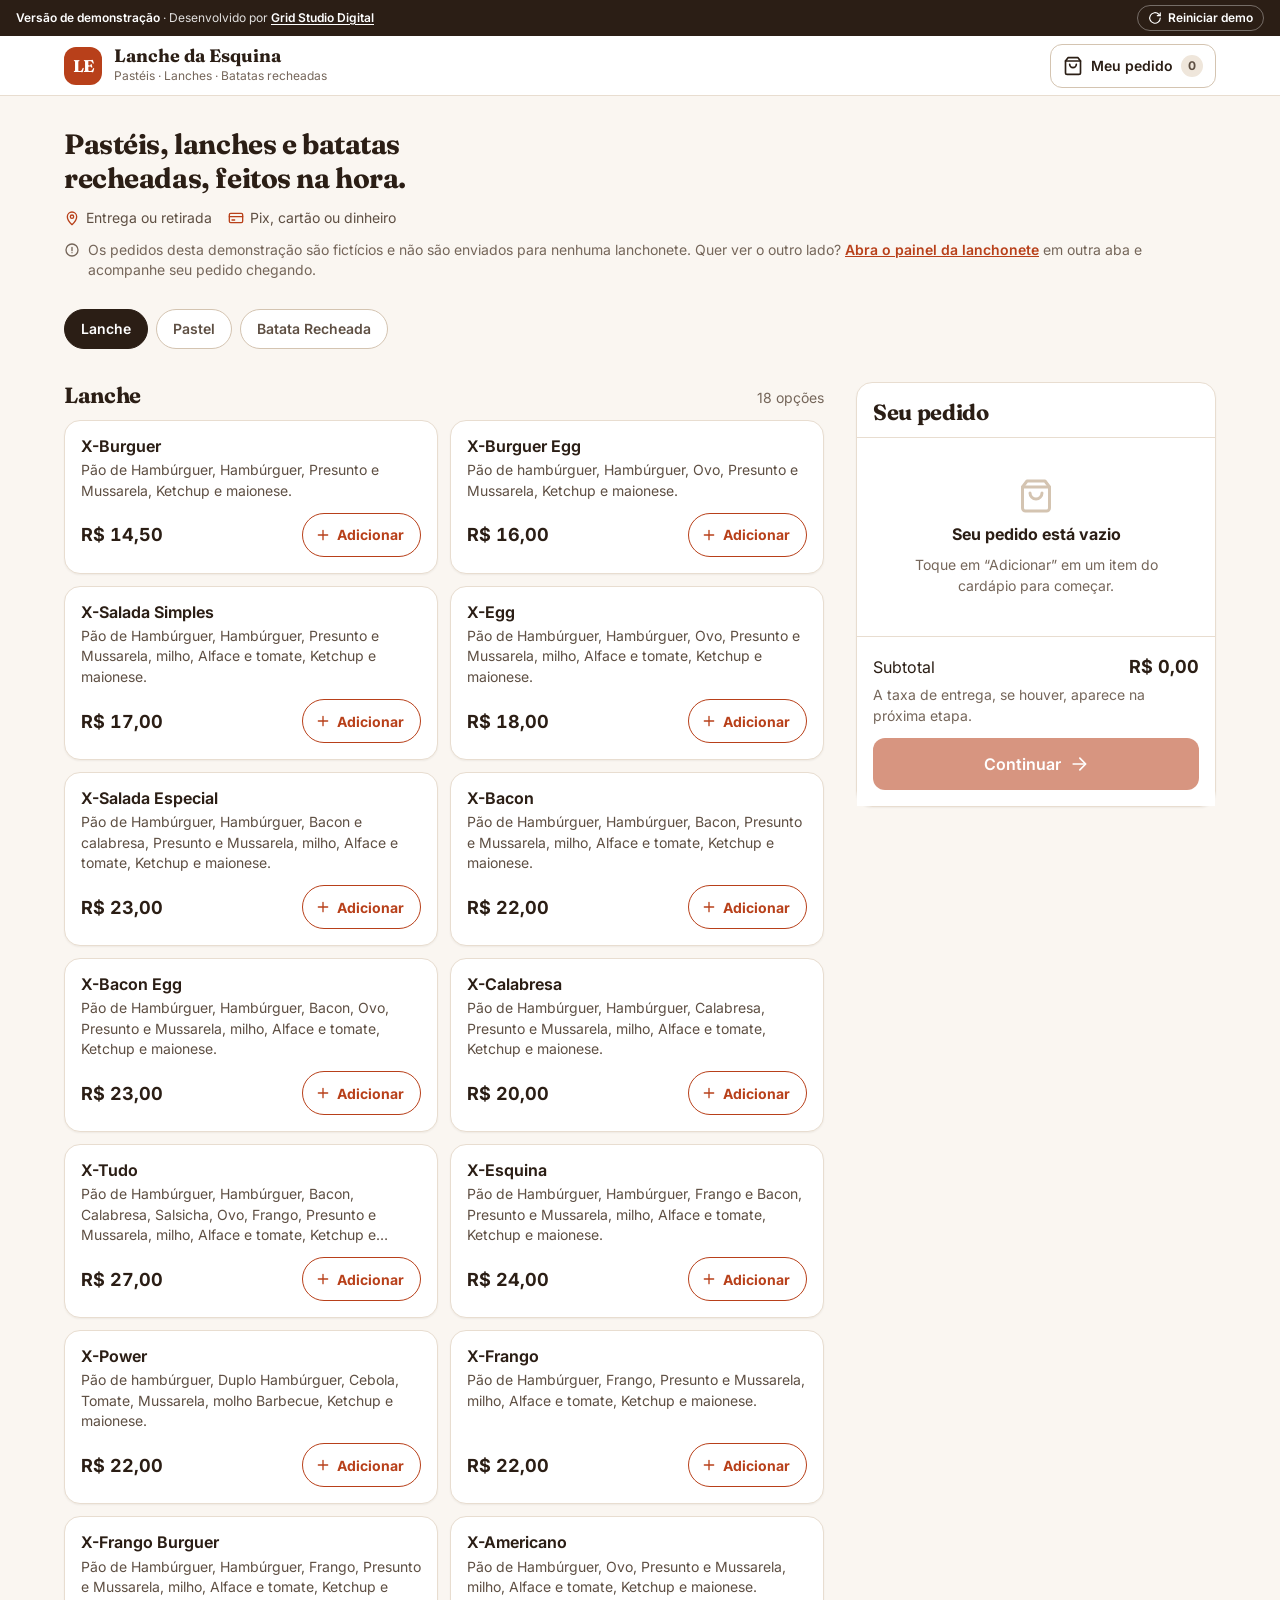
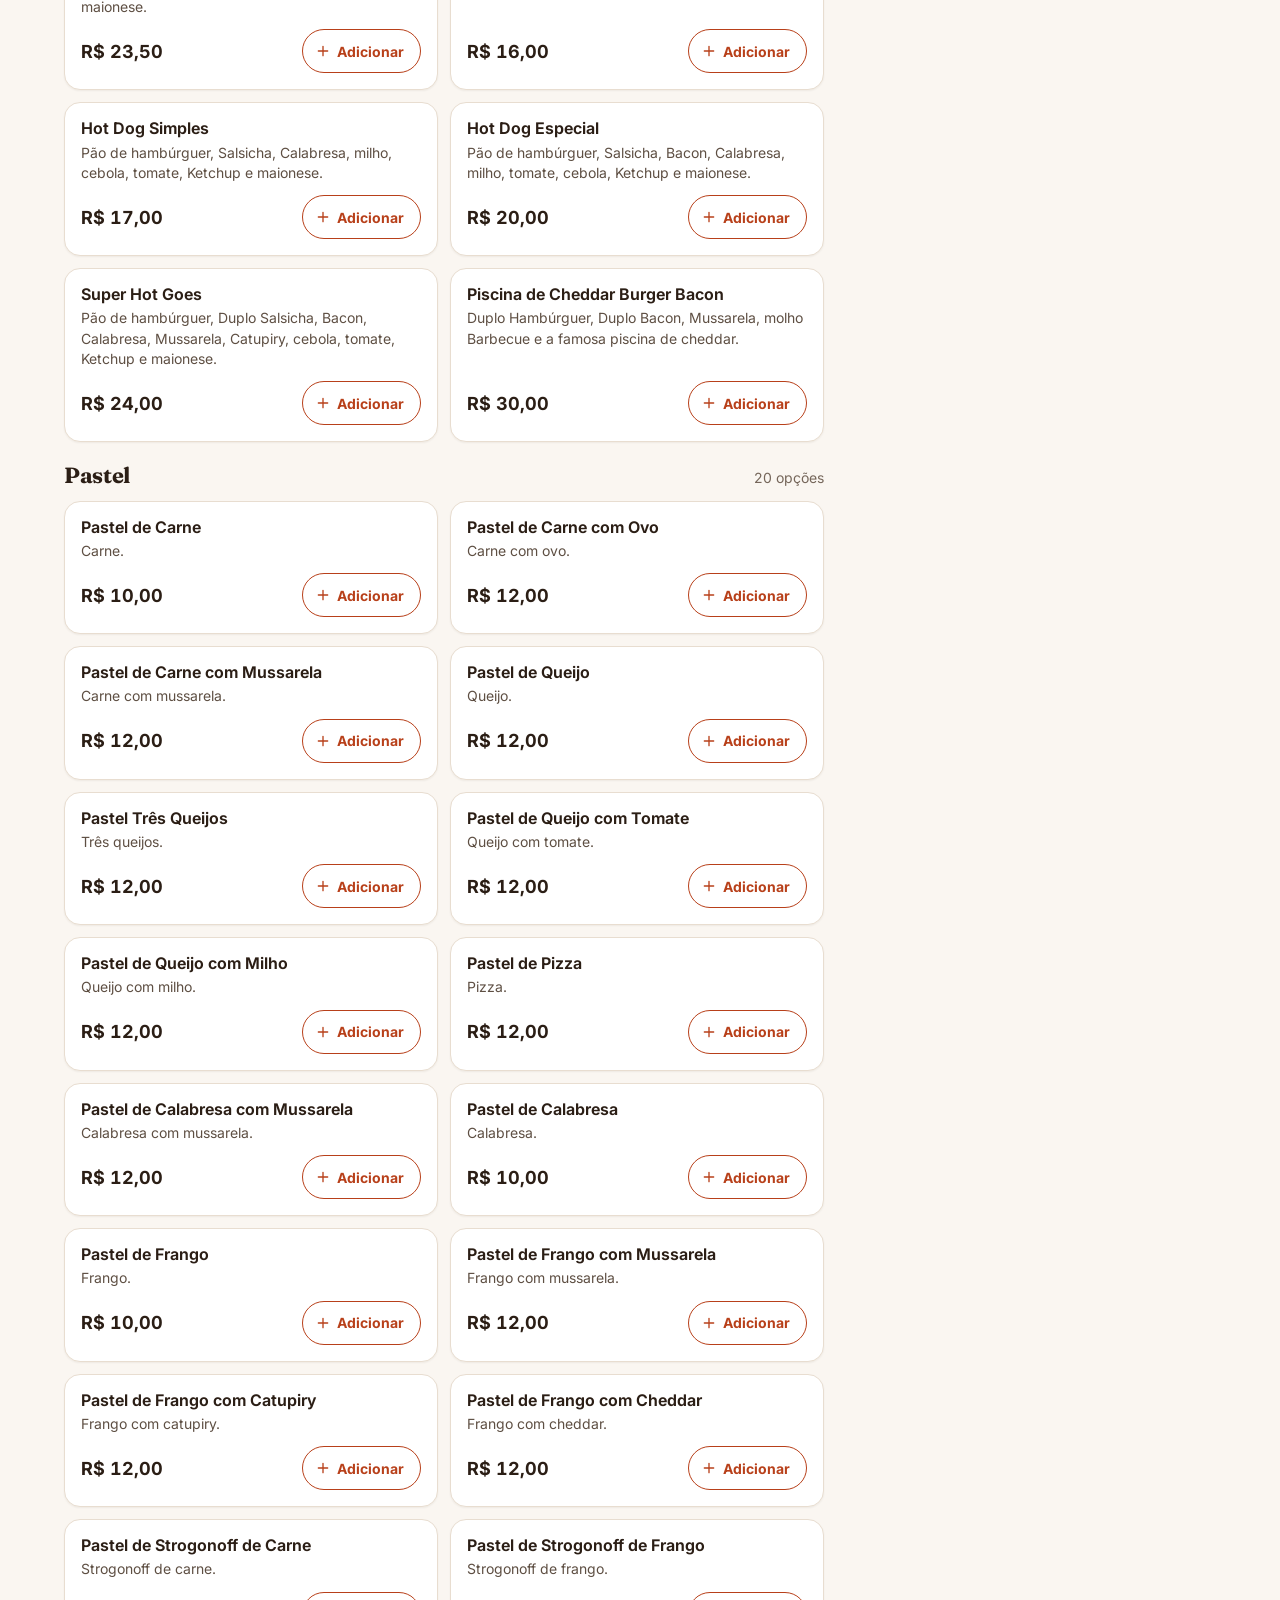
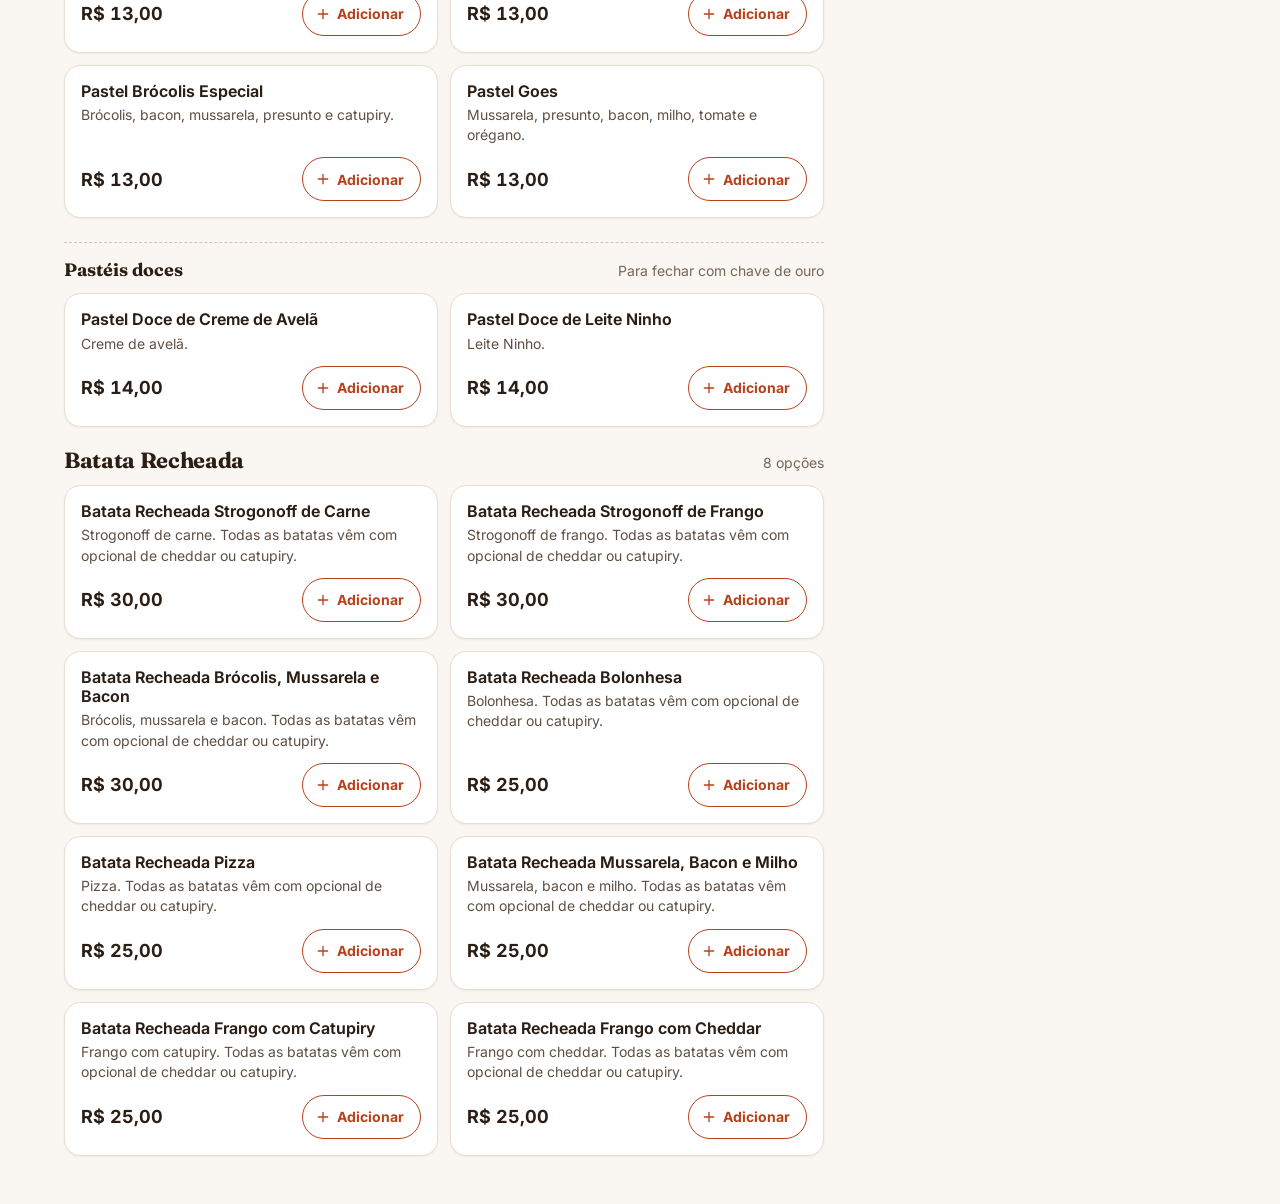
==== index.html @ 13b95a59 "demo do sistema de pedidos" ====
<!doctype html>
<html lang="pt-BR">
<head>
  <meta charset="utf-8">
  <meta name="viewport" content="width=device-width, initial-scale=1, viewport-fit=cover, interactive-widget=resizes-content">
  <meta name="theme-color" content="#ffffff">
  <meta name="robots" content="noindex">
  <meta name="description" content="Demonstração do sistema de pedidos Lanche da Esquina, desenvolvido pela Grid Studio Digital.">
  <title>Cardápio | Lanche da Esquina</title>
  <link rel="preconnect" href="https://fonts.googleapis.com">
  <link rel="preconnect" href="https://fonts.gstatic.com" crossorigin>
  <link href="https://fonts.googleapis.com/css2?family=Fraunces:opsz,wght@9..144,600;9..144,700&family=Inter:wght@400;500;600;700&display=swap" rel="stylesheet">
  <link rel="icon" href="/favicon.svg" type="image/svg+xml">
  <link rel="stylesheet" href="/css/style.css">
  <link rel="stylesheet" href="/css/demo.css">
</head>
<body class="customer-page">
<svg xmlns="http://www.w3.org/2000/svg" class="icon-sprite" aria-hidden="true" focusable="false">
  <defs>
    <symbol id="i-bag" viewBox="0 0 24 24"><path d="M6 2 3 6v14a2 2 0 0 0 2 2h14a2 2 0 0 0 2-2V6l-3-4Z"/><path d="M3 6h18"/><path d="M16 10a4 4 0 0 1-8 0"/></symbol>
    <symbol id="i-plus" viewBox="0 0 24 24"><path d="M12 5v14M5 12h14"/></symbol>
    <symbol id="i-minus" viewBox="0 0 24 24"><path d="M5 12h14"/></symbol>
    <symbol id="i-trash" viewBox="0 0 24 24"><path d="M3 6h18"/><path d="m19 6-1 14a2 2 0 0 1-2 2H8a2 2 0 0 1-2-2L5 6"/><path d="M8 6V4a2 2 0 0 1 2-2h4a2 2 0 0 1 2 2v2"/></symbol>
    <symbol id="i-x" viewBox="0 0 24 24"><path d="M18 6 6 18M6 6l12 12"/></symbol>
    <symbol id="i-arrow-right" viewBox="0 0 24 24"><path d="M5 12h14"/><path d="m13 5 7 7-7 7"/></symbol>
    <symbol id="i-chevron-right" viewBox="0 0 24 24"><path d="m9 6 6 6-6 6"/></symbol>
    <symbol id="i-check" viewBox="0 0 24 24"><path d="M20 6 9 17l-5-5"/></symbol>
    <symbol id="i-pin" viewBox="0 0 24 24"><path d="M12 22s-7-6.6-7-12a7 7 0 0 1 14 0c0 5.4-7 12-7 12Z"/><circle cx="12" cy="10" r="2.5"/></symbol>
    <symbol id="i-store" viewBox="0 0 24 24"><path d="m3 9 1.6-5h14.8L21 9"/><path d="M4 9v11h16V9"/><path d="M3 9h18"/><path d="M9.5 20v-5h5v5"/></symbol>
    <symbol id="i-pix" viewBox="0 0 24 24"><path d="m12 3 9 9-9 9-9-9Z"/><path d="m8 12 4-4 4 4-4 4Z"/></symbol>
    <symbol id="i-cash" viewBox="0 0 24 24"><rect x="2" y="6" width="20" height="12" rx="2"/><circle cx="12" cy="12" r="2.5"/><path d="M6 12h.01M18 12h.01"/></symbol>
    <symbol id="i-card" viewBox="0 0 24 24"><rect x="2" y="5" width="20" height="14" rx="2"/><path d="M2 10h20M6 15h4"/></symbol>
    <symbol id="i-dots" viewBox="0 0 24 24"><path d="M6 12h.01M12 12h.01M18 12h.01"/></symbol>
    <symbol id="i-clock" viewBox="0 0 24 24"><circle cx="12" cy="12" r="9"/><path d="M12 7v5l3 2"/></symbol>
    <symbol id="i-alert" viewBox="0 0 24 24"><circle cx="12" cy="12" r="9"/><path d="M12 8v5M12 16h.01"/></symbol>
    <symbol id="i-refresh" viewBox="0 0 24 24"><path d="M21 12a9 9 0 1 1-2.6-6.4L21 8"/><path d="M21 3v5h-5"/></symbol>
    <symbol id="i-logout" viewBox="0 0 24 24"><path d="M9 21H5a2 2 0 0 1-2-2V5a2 2 0 0 1 2-2h4"/><path d="m16 17 5-5-5-5"/><path d="M21 12H9"/></symbol>
    <symbol id="i-printer" viewBox="0 0 24 24"><path d="M6 9V2h12v7"/><path d="M6 18H4a2 2 0 0 1-2-2v-5a2 2 0 0 1 2-2h16a2 2 0 0 1 2 2v5a2 2 0 0 1-2 2h-2"/><path d="M6 14h12v8H6z"/></symbol>
    <symbol id="i-download" viewBox="0 0 24 24"><path d="M12 3v12"/><path d="m7 10 5 5 5-5"/><path d="M5 21h14"/></symbol>
    <symbol id="i-bell" viewBox="0 0 24 24"><path d="M6 8a6 6 0 0 1 12 0c0 7 3 9 3 9H3s3-2 3-9"/><path d="M10.3 21a1.94 1.94 0 0 0 3.4 0"/></symbol>
    <symbol id="i-search" viewBox="0 0 24 24"><circle cx="11" cy="11" r="7"/><path d="m20 20-3.5-3.5"/></symbol>
    <symbol id="i-orders" viewBox="0 0 24 24"><rect x="8" y="2" width="8" height="4" rx="1"/><path d="M16 4h2a2 2 0 0 1 2 2v14a2 2 0 0 1-2 2H6a2 2 0 0 1-2-2V6a2 2 0 0 1 2-2h2"/><path d="M8 11h8M8 15h5"/></symbol>
    <symbol id="i-chart" viewBox="0 0 24 24"><path d="M3 3v18h18"/><path d="M8 16v-5M13 16V8M18 16v-3"/></symbol>
    <symbol id="i-receipt" viewBox="0 0 24 24"><path d="M5 2v20l2.5-1.5L10 22l2-1.5 2 1.5 2.5-1.5L19 22V2l-2.5 1.5L14 2l-2 1.5L10 2 7.5 3.5Z"/><path d="M9 8h6M9 12h6M9 16h3"/></symbol>
    <symbol id="i-tag" viewBox="0 0 24 24"><path d="M20.6 13.4 13.4 20.6a2 2 0 0 1-2.8 0L3 13V3h10l7.6 7.6a2 2 0 0 1 0 2.8Z"/><path d="M7.5 7.5h.01"/></symbol>
    <symbol id="i-users" viewBox="0 0 24 24"><path d="M16 21v-2a4 4 0 0 0-4-4H6a4 4 0 0 0-4 4v2"/><circle cx="9" cy="7" r="4"/><path d="M22 21v-2a4 4 0 0 0-3-3.9M16 3.1a4 4 0 0 1 0 7.8"/></symbol>
    <symbol id="i-history" viewBox="0 0 24 24"><path d="M3 12a9 9 0 1 0 2.6-6.4L3 8"/><path d="M3 3v5h5"/><path d="M12 7v5l3.5 2"/></symbol>
    <symbol id="i-edit" viewBox="0 0 24 24"><path d="M12 20h9"/><path d="M16.5 3.5a2.1 2.1 0 0 1 3 3L7 19l-4 1 1-4Z"/></symbol>
    <symbol id="i-power" viewBox="0 0 24 24"><path d="M12 2v10"/><path d="M18.4 6.6a9 9 0 1 1-12.8 0"/></symbol>
    <symbol id="i-wifi-off" viewBox="0 0 24 24"><path d="m2 2 20 20"/><path d="M8.5 16.5a5 5 0 0 1 7 0M5 12.9a10 10 0 0 1 5.2-2.8M19 12.9a10 10 0 0 0-2.2-1.6M2 8.8a15 15 0 0 1 4.2-2.6M22 8.8A15 15 0 0 0 11 5M12 20h.01"/></symbol>
    <symbol id="i-settings" viewBox="0 0 24 24"><path d="M4 21v-7M4 10V3M12 21v-9M12 8V3M20 21v-5M20 12V3"/><path d="M1 14h6M9 8h6M17 16h6"/></symbol>
    <symbol id="i-moon" viewBox="0 0 24 24"><path d="M21 12.8A9 9 0 1 1 11.2 3a7 7 0 0 0 9.8 9.8Z"/></symbol>
    <symbol id="i-eye" viewBox="0 0 24 24"><path d="M2 12s3.5-7 10-7 10 7 10 7-3.5 7-10 7S2 12 2 12Z"/><circle cx="12" cy="12" r="3"/></symbol>
    <symbol id="i-eye-off" viewBox="0 0 24 24"><path d="M9.9 4.2A10 10 0 0 1 12 4c6.5 0 10 8 10 8a17 17 0 0 1-2.4 3.4M6.6 6.6A17 17 0 0 0 2 12s3.5 7 10 7a9.7 9.7 0 0 0 5.4-1.6"/><path d="M9.9 9.9a3 3 0 0 0 4.2 4.2"/><path d="m2 2 20 20"/></symbol>
  </defs>
</svg>
<a class="skip-link" href="#menu">Pular para o cardápio</a>
<div class="demo-bar" id="demoBar" role="region" aria-label="Aviso de demonstração">
  <p class="demo-bar__text"><strong>Versão de demonstração</strong> · Desenvolvido por <a href="https://gridstudio.com.br" target="_blank" rel="noopener">Grid Studio Digital</a></p>
  <button class="demo-bar__reset" id="demoReset" type="button"><svg class="icon" aria-hidden="true"><use href="#i-refresh"></use></svg>Reiniciar demo</button>
</div>

<header class="store-header">
  <div class="store-header__inner">
    <a class="brand" href="/" aria-label="Lanche da Esquina, início">
      <span class="brand-mark" aria-hidden="true">LE</span>
      <span class="brand-text"><strong>Lanche da Esquina</strong><span>Pastéis · Lanches · Batatas recheadas</span></span>
    </a>
    <button class="cart-button" id="openCart" type="button" aria-controls="cartPanel" aria-label="Abrir meu pedido, 0 itens">
      <svg class="icon" aria-hidden="true"><use href="#i-bag"></use></svg>
      <span class="cart-button__label">Meu pedido</span>
      <b id="cartCount" class="is-empty" aria-hidden="true">0</b>
    </button>
  </div>
</header>

<main id="menu" class="customer-shell" tabindex="-1">
  <a class="active-order" id="activeOrder" href="/" hidden>
    <svg class="icon" aria-hidden="true"><use href="#i-clock"></use></svg>
    <span><strong>Você tem um pedido em andamento</strong><small id="activeOrderText">Toque para acompanhar</small></span>
    <span class="active-order__cta">Acompanhar<svg class="icon icon--sm" aria-hidden="true"><use href="#i-chevron-right"></use></svg></span>
  </a>

  <div class="store-closed" id="storeClosed" role="status" hidden>
    <svg class="icon" aria-hidden="true"><use href="#i-moon"></use></svg>
    <div>
      <strong id="storeClosedTitle">Estamos fechados agora.</strong>
      <span id="storeClosedText"></span>
      <span class="store-closed__msg" id="storeClosedMsg" hidden></span>
    </div>
  </div>

  <section class="store-intro" aria-labelledby="introTitle">
    <h1 id="introTitle">Pastéis, lanches e batatas recheadas, feitos na hora.</h1>
    <ul class="intro-facts">
      <li><svg class="icon icon--sm" aria-hidden="true"><use href="#i-pin"></use></svg>Entrega ou retirada</li>
      <li><svg class="icon icon--sm" aria-hidden="true"><use href="#i-card"></use></svg>Pix, cartão ou dinheiro</li>
    </ul>
    <p class="demo-note"><svg class="icon icon--sm" aria-hidden="true"><use href="#i-alert"></use></svg><span>Os pedidos desta demonstração são fictícios e não são enviados para nenhuma lanchonete. Quer ver o outro lado? <a href="/login" target="_blank" rel="noopener">Abra o painel da lanchonete</a> em outra aba e acompanhe seu pedido chegando.</span></p>
  </section>

  <nav class="category-nav" id="categoryNav" aria-label="Categorias do cardápio">
    <div class="category-tabs" id="categoryTabs"></div>
  </nav>

  <div class="customer-content">
    <section class="menu-section" aria-label="Cardápio">
      <div id="productGrid" class="menu-list" aria-busy="true"></div>
    </section>

    <aside class="cart-panel" id="cartPanel" aria-labelledby="cartTitle" tabindex="-1">
      <div class="cart-head">
        <h2 id="cartTitle">Seu pedido</h2>
        <button class="icon-btn" id="closeCart" type="button" aria-label="Fechar pedido">
          <svg class="icon" aria-hidden="true"><use href="#i-x"></use></svg>
        </button>
      </div>
      <ul id="cartItems" class="cart-items" aria-live="polite"></ul>
      <div class="cart-footer">
        <div class="summary-row"><span>Subtotal</span><strong id="cartTotal">R$ 0,00</strong></div>
        <p class="hint">A taxa de entrega, se houver, aparece na próxima etapa.</p>
        <p class="cart-note" id="cartGoneNote" hidden><svg class="icon icon--sm" aria-hidden="true"><use href="#i-alert"></use></svg><span>Algum item do seu pedido acabou. Remova-o para continuar — o resto continua aqui.</span></p>
        <p class="cart-note" id="cartClosedNote" hidden><svg class="icon icon--sm" aria-hidden="true"><use href="#i-moon"></use></svg><span>Estamos fechados. Seu pedido fica guardado aqui e pode ser enviado quando abrirmos.</span></p>
        <button class="btn btn--primary btn--block btn--lg" id="checkoutBtn" type="button">
          Continuar <svg class="icon" aria-hidden="true"><use href="#i-arrow-right"></use></svg>
        </button>
      </div>
    </aside>
  </div>
</main>

<div class="cart-bar" id="cartBar" hidden>
  <button class="cart-bar__btn" id="cartBarBtn" type="button" aria-controls="cartPanel">
    <span class="cart-bar__count" id="cartBarCount">0</span>
    <span class="cart-bar__label">Ver pedido</span>
    <strong class="cart-bar__total" id="cartBarTotal">R$ 0,00</strong>
  </button>
</div>

<div class="overlay" id="overlay"></div>

<div class="modal checkout-modal" id="checkoutModal" tabindex="-1" role="dialog" aria-modal="true" aria-labelledby="checkoutTitle">
  <div class="modal-head">
    <div><h2 id="checkoutTitle">Finalizar pedido</h2><p>Campos com <span class="req">*</span> são obrigatórios.</p></div>
    <button class="icon-btn" id="closeCheckout" type="button" aria-label="Fechar finalização">
      <svg class="icon" aria-hidden="true"><use href="#i-x"></use></svg>
    </button>
  </div>
  <form id="checkoutForm" novalidate>
    <div class="modal-body">
      <fieldset class="form-block">
        <legend>Seus dados</legend>
        <div class="form-grid">
          <div class="field">
            <label for="fName">Nome <span class="req" aria-hidden="true">*</span></label>
            <input id="fName" name="name" required maxlength="120" autocomplete="name" placeholder="Como podemos te chamar?" aria-describedby="fNameErr">
            <p class="field-error" id="fNameErr"></p>
          </div>
          <div class="field">
            <label for="fPhone">Telefone / WhatsApp <span class="req" aria-hidden="true">*</span></label>
            <input id="fPhone" name="phone" type="tel" inputmode="tel" required maxlength="30" autocomplete="tel" placeholder="(00) 00000-0000" aria-describedby="fPhoneErr">
            <p class="field-error" id="fPhoneErr"></p>
          </div>
        </div>
      </fieldset>

      <fieldset class="form-block">
        <legend>Como você quer receber?</legend>
        <div class="choice-group choice-group--2">
          <label class="choice">
            <input type="radio" name="order_type" value="entrega" checked>
            <span class="choice__box"><svg class="icon" aria-hidden="true"><use href="#i-pin"></use></svg>
              <span class="choice__text"><strong>Entrega</strong><small id="feeLabel">Taxa na próxima linha</small></span></span>
          </label>
          <label class="choice">
            <input type="radio" name="order_type" value="retirada">
            <span class="choice__box"><svg class="icon" aria-hidden="true"><use href="#i-store"></use></svg>
              <span class="choice__text"><strong>Retirada</strong><small>Sem taxa</small></span></span>
          </label>
        </div>
        <div class="field" id="addressField">
          <label for="fAddress">Endereço de entrega <span class="req" aria-hidden="true">*</span></label>
          <input id="fAddress" name="address" required maxlength="255" autocomplete="street-address" placeholder="Rua, número, bairro e complemento" aria-describedby="fAddressErr">
          <p class="field-error" id="fAddressErr"></p>
        </div>
      </fieldset>

      <fieldset class="form-block">
        <legend>Forma de pagamento</legend>
        <div class="choice-group choice-group--4">
          <label class="choice"><input type="radio" name="payment_method" value="pix" checked>
            <span class="choice__box"><svg class="icon" aria-hidden="true"><use href="#i-pix"></use></svg><span class="choice__text"><strong>Pix</strong></span></span></label>
          <label class="choice"><input type="radio" name="payment_method" value="dinheiro">
            <span class="choice__box"><svg class="icon" aria-hidden="true"><use href="#i-cash"></use></svg><span class="choice__text"><strong>Dinheiro</strong></span></span></label>
          <label class="choice"><input type="radio" name="payment_method" value="cartao">
            <span class="choice__box"><svg class="icon" aria-hidden="true"><use href="#i-card"></use></svg><span class="choice__text"><strong>Cartão</strong></span></span></label>
          <label class="choice"><input type="radio" name="payment_method" value="outro">
            <span class="choice__box"><svg class="icon" aria-hidden="true"><use href="#i-dots"></use></svg><span class="choice__text"><strong>Outro</strong></span></span></label>
        </div>
        <div class="field" id="changeField" hidden>
          <label for="fChange">Troco para quanto? <span class="optional">(opcional)</span></label>
          <input id="fChange" name="change_for" type="number" inputmode="decimal" min="0" max="9999" step="0.01" placeholder="Ex.: 50" aria-describedby="fChangeErr fChangeHint">
          <p class="field-hint" id="fChangeHint">Deixe em branco se não precisar de troco.</p>
          <p class="field-error" id="fChangeErr"></p>
        </div>
      </fieldset>

      <div class="form-block">
        <div class="field">
          <label for="fNotes">Observações <span class="optional">(opcional)</span></label>
          <textarea id="fNotes" name="notes" rows="3" maxlength="500" placeholder="Ex.: ponto de referência, tocar a campainha…"></textarea>
        </div>
      </div>

      <section class="form-block" aria-labelledby="summaryTitle">
        <h3 class="form-block__title" id="summaryTitle">Resumo</h3>
        <div class="checkout-summary" id="checkoutSummary"></div>
      </section>

      <div class="form-alert" id="checkoutError" role="alert" hidden></div>

      <p class="privacy-note">Usamos seu nome, telefone e endereço só para preparar, confirmar e entregar este pedido — nada além disso.</p>
      <p class="privacy-note">Demonstração: o pedido fica salvo só neste navegador. Não use dados reais.</p>
    </div>
    <div class="modal-foot">
      <button class="btn btn--primary btn--block btn--lg" type="submit" id="submitOrder">Enviar pedido</button>
    </div>
  </form>
</div>

<div class="modal success-modal" id="successModal" tabindex="-1" role="dialog" aria-modal="true" aria-labelledby="successTitle" aria-describedby="successText">
  <div class="success-icon"><svg class="icon" aria-hidden="true"><use href="#i-check"></use></svg></div>
  <h2 id="successTitle">Pedido enviado!</h2>
  <p class="success-number">Número do pedido<strong id="successNumber">#000</strong></p>
  <p id="successText"></p>
  <div class="success-actions">
    <a class="btn btn--primary btn--block btn--lg" id="trackLink" href="/" hidden><svg class="icon" aria-hidden="true"><use href="#i-clock"></use></svg>Acompanhar meu pedido</a>
    <button class="btn btn--ghost btn--block btn--lg" id="closeSuccess" type="button">Voltar ao cardápio</button>
  </div>
</div>

<div class="toast" id="toast" role="status" aria-live="polite"></div>
<script src="/js/mock-api.js"></script>
<script src="/js/demo-bar.js"></script>
<script src="/js/customer.js"></script>
</body>
</html>
---- css/style.css ----
/* =====================================================================
   Lanche da Esquina — sistema visual
   1. Tokens            5. Cardápio (cliente)
   2. Base              6. Painel administrativo
   3. Utilitários       7. Login
   4. Componentes       8. Impressão / movimento reduzido
   ===================================================================== */

/* 1. Tokens ----------------------------------------------------------- */
:root {
  /* Marca: marrom tostado (texto), pimenta (ação), dourado de pastel (apoio) */
  --c-ink: #2b1e15;
  --c-ink-2: #5e4f43;
  --c-ink-3: #75665a;            /* menor contraste aceito: 4.8:1 sobre o fundo */
  --c-primary: #b8401a;
  --c-primary-hover: #9c3514;
  --c-primary-active: #842c10;
  --c-primary-soft: #fbeee7;
  --c-primary-line: #f1cbb8;
  --c-gold: #e3a13a;
  --c-gold-soft: #fdf4e1;
  --c-gold-ink: #7a5208;

  --c-bg: #faf6f1;
  --c-surface: #ffffff;
  --c-surface-2: #f5eee6;
  --c-surface-3: #efe6db;
  --c-border: #e8ddd0;
  --c-border-strong: #d4c4b1;

  --c-success: #1e7a4c;
  --c-success-soft: #e4f3ea;
  --c-danger: #b42318;
  --c-danger-soft: #fdecea;
  --c-danger-line: #f5c2bc;
  --c-warning: #8a5a00;
  --c-warning-soft: #fff3d6;
  --c-info: #1d4ed8;
  --c-info-soft: #e8effd;
  --c-overlay: rgba(31, 21, 14, 0.55);

  /* Tipografia */
  --font-sans: "Inter", ui-sans-serif, system-ui, -apple-system, "Segoe UI", Roboto, sans-serif;
  --font-display: "Fraunces", Georgia, "Times New Roman", serif;
  --fs-xs: 0.75rem;   /* 12 */
  --fs-sm: 0.875rem;  /* 14 */
  --fs-md: 1rem;      /* 16 */
  --fs-lg: 1.125rem;  /* 18 */
  --fs-xl: 1.375rem;  /* 22 */
  --fs-2xl: 1.75rem;  /* 28 */
  --fs-3xl: 2.125rem; /* 34 */
  --lh-tight: 1.2;
  --lh-base: 1.5;

  /* Espaçamento (base 4px) */
  --sp-1: 4px;
  --sp-2: 8px;
  --sp-3: 12px;
  --sp-4: 16px;
  --sp-5: 20px;
  --sp-6: 24px;
  --sp-8: 32px;
  --sp-10: 40px;
  --sp-12: 48px;

  /* Raios */
  --r-sm: 8px;
  --r-md: 12px;
  --r-lg: 16px;
  --r-xl: 20px;
  --r-pill: 999px;

  /* Elevação */
  --sh-1: 0 1px 2px rgba(43, 30, 21, 0.06);
  --sh-2: 0 4px 14px rgba(43, 30, 21, 0.08);
  --sh-3: 0 18px 50px rgba(43, 30, 21, 0.18);
  --ring: 0 0 0 3px rgba(184, 64, 26, 0.28);

  /* Movimento */
  --t-fast: 120ms ease;
  --t-base: 180ms cubic-bezier(0.22, 1, 0.36, 1);

  /* Layout */
  --header-h: 60px;
  --tap: 44px;
  --safe-b: env(safe-area-inset-bottom, 0px);
}

/* 2. Base ------------------------------------------------------------- */
*,
*::before,
*::after { box-sizing: border-box; }
html { -webkit-text-size-adjust: 100%; text-size-adjust: 100%; }
body {
  margin: 0;
  font-family: var(--font-sans);
  font-size: var(--fs-md);
  line-height: var(--lh-base);
  color: var(--c-ink);
  background: var(--c-bg);
  -webkit-font-smoothing: antialiased;
  overflow-x: hidden;
}
h1, h2, h3, h4 { margin: 0; line-height: var(--lh-tight); }
h1, h2 { font-family: var(--font-display); font-weight: 700; letter-spacing: -0.015em; }
p { margin: 0; }
img { max-width: 100%; display: block; }
button, input, select, textarea { font: inherit; color: inherit; }
button { cursor: pointer; }
button:disabled { cursor: not-allowed; }
a { color: var(--c-primary); }
[hidden] { display: none !important; }
:focus-visible { outline: 3px solid var(--c-primary); outline-offset: 2px; }
::selection { background: var(--c-primary-soft); }
body.is-locked { overflow: hidden; }

/* 3. Utilitários ------------------------------------------------------ */
.sr-only {
  position: absolute; width: 1px; height: 1px; padding: 0; margin: -1px;
  overflow: hidden; clip: rect(0 0 0 0); white-space: nowrap; border: 0;
}
.hidden { display: none !important; } /* utilitário usado pelo JS para esconder abas/seções */
.icon-sprite { position: absolute; width: 0; height: 0; overflow: hidden; }
.icon {
  width: 20px; height: 20px; flex: none;
  fill: none; stroke: currentColor; stroke-width: 2; stroke-linecap: round; stroke-linejoin: round;
}
.icon--sm { width: 16px; height: 16px; }
.icon--lg { width: 28px; height: 28px; }
.skip-link {
  position: absolute; left: var(--sp-4); top: -60px; z-index: 100;
  background: var(--c-ink); color: #fff; padding: var(--sp-2) var(--sp-4); border-radius: var(--r-sm);
}
.skip-link:focus { top: var(--sp-2); }
.eyebrow {
  display: block; font-size: var(--fs-xs); font-weight: 700; letter-spacing: 0.08em;
  text-transform: uppercase; color: var(--c-ink-3);
}
.muted { color: var(--c-ink-3); }

/* 4. Componentes ------------------------------------------------------ */

/* Botões */
.btn {
  display: inline-flex; align-items: center; justify-content: center; gap: var(--sp-2);
  min-height: var(--tap); padding: 0 var(--sp-4);
  border: 1px solid transparent; border-radius: var(--r-md);
  font-size: var(--fs-sm); font-weight: 600; line-height: 1.2; text-decoration: none; white-space: nowrap;
  transition: background-color var(--t-fast), border-color var(--t-fast), color var(--t-fast), transform var(--t-fast), box-shadow var(--t-fast);
}
.btn:active:not(:disabled) { transform: translateY(1px); }
.btn:disabled { opacity: 0.55; }
.btn.primary, .btn--primary { background: var(--c-primary); color: #fff; }
.btn.primary:hover:not(:disabled), .btn--primary:hover:not(:disabled) { background: var(--c-primary-hover); }
.btn.primary:active:not(:disabled), .btn--primary:active:not(:disabled) { background: var(--c-primary-active); }
.btn.ghost, .btn--ghost { background: var(--c-surface); border-color: var(--c-border-strong); color: var(--c-ink); }
.btn.ghost:hover:not(:disabled), .btn--ghost:hover:not(:disabled) { background: var(--c-surface-2); border-color: var(--c-ink-3); }
.btn--danger { background: var(--c-surface); border-color: var(--c-danger-line); color: var(--c-danger); }
.btn--danger:hover:not(:disabled) { background: var(--c-danger-soft); }
.btn--quiet { background: transparent; color: var(--c-ink-2); }
.btn--quiet:hover:not(:disabled) { background: var(--c-surface-2); color: var(--c-ink); }
.btn.full, .btn--block { width: 100%; }
.btn--lg { min-height: 52px; font-size: var(--fs-md); border-radius: var(--r-md); }
.btn--sm { min-height: 36px; padding: 0 var(--sp-3); font-size: var(--fs-sm); }
.btn[aria-busy="true"] { cursor: progress; }

.icon-btn {
  display: inline-grid; place-items: center; flex: none;
  width: var(--tap); height: var(--tap); padding: 0;
  border: 0; border-radius: var(--r-md); background: transparent; color: var(--c-ink-2);
  transition: background-color var(--t-fast), color var(--t-fast);
}
.icon-btn:hover { background: var(--c-surface-2); color: var(--c-ink); }

.link-btn {
  min-height: var(--tap); padding: 0 var(--sp-2); border: 0; background: none;
  color: var(--c-ink-3); font-size: var(--fs-sm); font-weight: 600; text-decoration: underline; text-underline-offset: 3px;
}
.link-btn:hover { color: var(--c-danger); }

.spinner {
  width: 18px; height: 18px; border-radius: 50%; flex: none;
  border: 2.5px solid currentColor; border-right-color: transparent;
  animation: spin 0.7s linear infinite;
}

/* Campos */
.field { display: grid; gap: 6px; }
.field > label, .field-label { font-size: var(--fs-sm); font-weight: 600; color: var(--c-ink); }
.req { color: var(--c-primary); }
.optional { font-weight: 400; color: var(--c-ink-3); }
.input,
.field input, .field select, .field textarea,
.modal input:not([type="radio"]):not([type="checkbox"]), .modal select, .modal textarea {
  width: 100%; min-height: var(--tap);
  padding: 10px 12px;
  border: 1px solid var(--c-border-strong); border-radius: var(--r-md);
  background: var(--c-surface); color: var(--c-ink);
  font-size: var(--fs-md); /* 16px evita zoom automático no iOS */
  transition: border-color var(--t-fast), box-shadow var(--t-fast);
}
.field textarea, .modal textarea { min-height: 88px; resize: vertical; line-height: var(--lh-base); }
.input:hover, .field input:hover, .field select:hover, .field textarea:hover { border-color: var(--c-ink-3); }
.input:focus, .field input:focus, .field select:focus, .field textarea:focus,
.modal input:focus, .modal select:focus, .modal textarea:focus {
  outline: none; border-color: var(--c-primary); box-shadow: var(--ring);
}
.field input[aria-invalid="true"], .field textarea[aria-invalid="true"] { border-color: var(--c-danger); }
.field input[aria-invalid="true"]:focus { box-shadow: 0 0 0 3px rgba(180, 35, 24, 0.22); }
.field-error { display: flex; gap: 6px; align-items: center; color: var(--c-danger); font-size: var(--fs-sm); font-weight: 500; }
.field-error:empty { display: none; }
.field-hint { font-size: var(--fs-sm); color: var(--c-ink-3); }
.form-grid { display: grid; grid-template-columns: 1fr; gap: var(--sp-4); }
select { appearance: none; -webkit-appearance: none;
  background-image: linear-gradient(45deg, transparent 50%, var(--c-ink-2) 50%), linear-gradient(135deg, var(--c-ink-2) 50%, transparent 50%);
  background-position: calc(100% - 18px) 50%, calc(100% - 13px) 50%;
  background-size: 5px 5px; background-repeat: no-repeat; }
select.input, .field select, .modal select { padding-right: 36px; }

/* Escolhas (radio em formato de cartão) */
.choice-group { display: grid; gap: var(--sp-2); border: 0; margin: 0; padding: 0; min-width: 0; }
.choice-group--2 { grid-template-columns: 1fr 1fr; }
.choice-group--4 { grid-template-columns: 1fr 1fr; }
.choice { position: relative; display: block; min-width: 0; }
.choice input { position: absolute; opacity: 0; inset: 0; margin: 0; cursor: pointer; }
.choice__box {
  display: flex; align-items: center; gap: var(--sp-3);
  min-height: 56px; height: 100%; padding: var(--sp-3);
  border: 1.5px solid var(--c-border-strong); border-radius: var(--r-md); background: var(--c-surface);
  transition: border-color var(--t-fast), background-color var(--t-fast), box-shadow var(--t-fast);
}
.choice__box .icon { color: var(--c-ink-3); }
.choice__text { display: grid; min-width: 0; }
.choice__text strong { font-size: var(--fs-sm); font-weight: 600; }
.choice__text small { font-size: var(--fs-xs); color: var(--c-ink-3); }
.choice:hover .choice__box { border-color: var(--c-ink-3); }
.choice input:checked + .choice__box { border-color: var(--c-primary); background: var(--c-primary-soft); box-shadow: inset 0 0 0 1px var(--c-primary); }
.choice input:checked + .choice__box .icon { color: var(--c-primary); }
.choice input:focus-visible + .choice__box { outline: 3px solid var(--c-primary); outline-offset: 2px; }

/* Stepper de quantidade */
.stepper {
  display: inline-flex; align-items: center; gap: 2px;
  border: 1px solid var(--c-border-strong); border-radius: var(--r-pill); background: var(--c-surface);
}
.stepper__btn {
  display: grid; place-items: center; width: var(--tap); height: 40px;
  border: 0; border-radius: var(--r-pill); background: transparent; color: var(--c-primary);
  transition: background-color var(--t-fast);
}
.stepper__btn:hover { background: var(--c-primary-soft); }
.stepper__value { min-width: 24px; text-align: center; font-weight: 700; font-size: var(--fs-md); font-variant-numeric: tabular-nums; }

/* Chips / pílulas */
.chip {
  display: inline-flex; align-items: center; gap: 6px; min-height: 40px; padding: 0 var(--sp-4);
  border: 1px solid var(--c-border-strong); border-radius: var(--r-pill); background: var(--c-surface);
  font-size: var(--fs-sm); font-weight: 600; color: var(--c-ink-2); white-space: nowrap; text-decoration: none;
  transition: background-color var(--t-fast), border-color var(--t-fast), color var(--t-fast);
}
.chip:hover { border-color: var(--c-ink-3); color: var(--c-ink); }
.chip.active, .chip[aria-current="true"], .chip[aria-pressed="true"] { background: var(--c-ink); border-color: var(--c-ink); color: #fff; }

.status-pill, .channel-pill {
  display: inline-flex; align-items: center; gap: 4px; padding: 2px 8px;
  border-radius: var(--r-pill); font-size: var(--fs-xs); font-weight: 600; line-height: 1.5; white-space: nowrap;
}
.status-novo { background: var(--c-gold-soft); color: var(--c-gold-ink); }
.status-preparacao { background: var(--c-primary-soft); color: var(--c-primary-active); }
.status-pronto { background: var(--c-success-soft); color: var(--c-success); }
.status-entrega { background: var(--c-info-soft); color: var(--c-info); }
.status-finalizado { background: var(--c-surface-3); color: var(--c-ink-2); }
.status-cancelado { background: var(--c-surface-2); color: var(--c-ink-3); text-decoration: line-through; }
.channel-pill { background: var(--c-surface-2); color: var(--c-ink-2); }
.channel-pill.presencial { background: var(--c-info-soft); color: var(--c-info); }

/* Overlay, modais e painéis */
.overlay {
  display: none; position: fixed; inset: 0; z-index: 30; background: var(--c-overlay);
}
.overlay.open { display: block; animation: fadeIn var(--t-base) both; }
.modal {
  display: none; position: fixed; z-index: 40;
  left: 0; right: 0; bottom: 0;
  max-height: calc(100vh - 16px); max-height: calc(100dvh - 16px);
  overflow: auto; overscroll-behavior: contain;
  background: var(--c-surface); border-radius: var(--r-xl) var(--r-xl) 0 0;
  padding: var(--sp-5) var(--sp-4) calc(var(--sp-5) + var(--safe-b));
  box-shadow: var(--sh-3);
}
.modal.open { display: block; animation: sheetUp var(--t-base) both; }
.modal:focus { outline: none; }
.modal-head {
  display: flex; align-items: flex-start; justify-content: space-between; gap: var(--sp-3);
  margin-bottom: var(--sp-4);
}
.modal-head h2 { font-size: var(--fs-xl); }
.modal-head p { color: var(--c-ink-3); font-size: var(--fs-sm); margin-top: 2px; }
.modal-head .icon-btn { margin: -8px -8px 0 0; }
.modal form { display: grid; gap: var(--sp-4); }

/* Toast */
.toast {
  position: fixed; z-index: 70; left: 50%; bottom: calc(var(--sp-4) + var(--safe-b));
  transform: translateX(-50%);
  display: none; align-items: center; gap: var(--sp-2);
  width: max-content; max-width: calc(100% - 32px);
  padding: var(--sp-3) var(--sp-4); border-radius: var(--r-md);
  background: var(--c-ink); color: #fff; font-size: var(--fs-sm); font-weight: 500; box-shadow: var(--sh-3);
}
.toast.show { display: flex; animation: toastIn var(--t-base) both; }
.toast.is-error { background: var(--c-danger); }
.toast.is-success .icon { color: #9fe0bb; }

/* Alertas */
.alert, .form-alert {
  display: flex; gap: var(--sp-3); align-items: flex-start;
  padding: var(--sp-3) var(--sp-4); border-radius: var(--r-md);
  background: var(--c-danger-soft); border: 1px solid var(--c-danger-line); color: var(--c-danger);
  font-size: var(--fs-sm); font-weight: 500; line-height: 1.45;
}
.alert .icon, .form-alert .icon { margin-top: 1px; }

/* Estados vazios e carregamento */
.empty-state, .empty-data {
  display: grid; justify-items: center; gap: var(--sp-2);
  padding: var(--sp-8) var(--sp-5); text-align: center;
  color: var(--c-ink-3); font-size: var(--fs-sm);
}
.empty-state .icon { width: 32px; height: 32px; color: var(--c-border-strong); }
.empty-state strong { color: var(--c-ink); font-size: var(--fs-md); }
.skeleton {
  border-radius: var(--r-lg);
  background: linear-gradient(90deg, var(--c-surface-2) 25%, var(--c-surface-3) 45%, var(--c-surface-2) 65%);
  background-size: 400% 100%; animation: shimmer 1.4s ease infinite;
}

/* 5. Cardápio (cliente) ---------------------------------------------- */
.store-header {
  position: sticky; top: 0; z-index: 20;
  height: var(--header-h);
  background: var(--c-surface); border-bottom: 1px solid var(--c-border);
}
.store-header__inner {
  height: 100%; max-width: 1200px; margin: 0 auto; padding: 0 var(--sp-4);
  display: flex; align-items: center; justify-content: space-between; gap: var(--sp-3);
}
.brand { display: flex; align-items: center; gap: var(--sp-3); min-width: 0; min-height: var(--tap); color: inherit; text-decoration: none; }
.brand-mark {
  display: grid; place-items: center; flex: none;
  width: 38px; height: 38px; border-radius: var(--r-md);
  background: var(--c-primary); color: #fff;
  font-family: var(--font-display); font-weight: 700; font-size: 17px; letter-spacing: -0.04em;
}
.brand-text { display: grid; min-width: 0; }
.brand-text strong { font-family: var(--font-display); font-size: var(--fs-lg); font-weight: 700; line-height: 1.15; white-space: nowrap; overflow: hidden; text-overflow: ellipsis; }
.brand-text span { font-size: var(--fs-xs); color: var(--c-ink-3); white-space: nowrap; overflow: hidden; text-overflow: ellipsis; }

.cart-button {
  position: relative; display: inline-flex; align-items: center; gap: var(--sp-2);
  min-height: var(--tap); padding: 0 var(--sp-3);
  border: 1px solid var(--c-border-strong); border-radius: var(--r-md); background: var(--c-surface);
  font-size: var(--fs-sm); font-weight: 600;
  transition: background-color var(--t-fast), border-color var(--t-fast);
}
.cart-button:hover { background: var(--c-surface-2); }
.cart-button b {
  min-width: 22px; height: 22px; padding: 0 6px; border-radius: var(--r-pill);
  display: grid; place-items: center; background: var(--c-primary); color: #fff; font-size: var(--fs-xs);
}
.cart-button b.is-empty { background: var(--c-surface-3); color: var(--c-ink-2); }
.cart-button__label { display: none; }

.customer-shell { max-width: 1200px; margin: 0 auto; padding: 0 var(--sp-4) var(--sp-10); }
.store-intro { padding: var(--sp-5) 0 var(--sp-3); }
.store-intro h1 { font-size: var(--fs-xl); max-width: 22ch; }
.intro-facts { list-style: none; display: flex; flex-wrap: wrap; gap: var(--sp-2) var(--sp-4); margin: var(--sp-3) 0 0; padding: 0; }
.intro-facts li { display: inline-flex; align-items: center; gap: 6px; font-size: var(--fs-sm); color: var(--c-ink-2); }
.intro-facts .icon { color: var(--c-primary); }

.category-nav {
  position: sticky; top: var(--header-h); z-index: 15;
  margin: 0 calc(var(--sp-4) * -1); padding: 0 var(--sp-4);
  background: var(--c-bg); border-bottom: 1px solid transparent;
  transition: border-color var(--t-fast), box-shadow var(--t-fast);
}
.category-nav.is-stuck { border-bottom-color: var(--c-border); box-shadow: 0 6px 12px -10px rgba(43, 30, 21, 0.25); }
.category-tabs {
  display: flex; gap: var(--sp-2); overflow-x: auto; padding: var(--sp-3) 0;
  scrollbar-width: none; scroll-padding-inline: var(--sp-4);
}
.category-tabs::-webkit-scrollbar { display: none; }

.customer-content { display: grid; grid-template-columns: minmax(0, 1fr); gap: var(--sp-6); }
.menu-category { padding-top: var(--sp-5); scroll-margin-top: calc(var(--header-h) + 64px); }
.menu-category__head { display: flex; align-items: baseline; justify-content: space-between; gap: var(--sp-3); margin-bottom: var(--sp-3); }
.menu-category__head h2 { font-size: var(--fs-xl); }
.menu-category__head span { font-size: var(--fs-sm); color: var(--c-ink-3); white-space: nowrap; }
.menu-subhead {
  display: flex; align-items: baseline; justify-content: space-between; flex-wrap: wrap; gap: 2px var(--sp-3);
  margin: var(--sp-6) 0 var(--sp-3); padding-top: var(--sp-4); border-top: 1px dashed var(--c-border-strong);
}
.menu-subhead h3 { font-family: var(--font-display); font-size: var(--fs-lg); font-weight: 700; }
.menu-subhead p { font-size: var(--fs-sm); color: var(--c-ink-3); }

.product-grid { display: grid; grid-template-columns: minmax(0, 1fr); gap: var(--sp-3); }
.product-card {
  display: flex; gap: var(--sp-3);
  padding: var(--sp-4); border: 1px solid var(--c-border); border-radius: var(--r-lg);
  background: var(--c-surface); box-shadow: var(--sh-1);
  transition: border-color var(--t-fast), box-shadow var(--t-fast);
}
.product-card:hover { border-color: var(--c-border-strong); box-shadow: var(--sh-2); }
.product-card.in-cart { border-color: var(--c-primary-line); }
.product-card__img { width: 88px; height: 88px; flex: none; object-fit: cover; border-radius: var(--r-md); background: var(--c-surface-2); }
.product-card__body { display: flex; flex-direction: column; flex: 1; min-width: 0; }
.product-card__name { font-size: var(--fs-md); font-weight: 650; overflow-wrap: anywhere; }
.product-card__desc {
  margin-top: var(--sp-1); color: var(--c-ink-2); font-size: var(--fs-sm); line-height: 1.45;
  display: -webkit-box; -webkit-line-clamp: 3; -webkit-box-orient: vertical; overflow: hidden;
}
.product-card__foot { display: flex; align-items: center; justify-content: space-between; gap: var(--sp-3); margin-top: auto; padding-top: var(--sp-3); }
.price { font-size: var(--fs-lg); font-weight: 700; font-variant-numeric: tabular-nums; white-space: nowrap; }
.add-btn {
  display: inline-flex; align-items: center; gap: 6px;
  min-height: var(--tap); padding: 0 var(--sp-4) 0 var(--sp-3);
  border: 1.5px solid var(--c-primary); border-radius: var(--r-pill); background: var(--c-surface);
  color: var(--c-primary); font-size: var(--fs-sm); font-weight: 700;
  transition: background-color var(--t-fast), color var(--t-fast), transform var(--t-fast);
}
.add-btn:hover:not(:disabled) { background: var(--c-primary); color: #fff; }
.add-btn:active:not(:disabled) { transform: scale(0.97); }
.add-btn:disabled { border-color: var(--c-border-strong); color: var(--c-ink-3); background: var(--c-surface-2); }
.stepper__btn:disabled { color: var(--c-border-strong); background: transparent; }

/* Produto esgotado hoje: continua no lugar, atenuado e sem poder adicionar */
.sold-badge, .sold-pill {
  display: inline-flex; align-items: center; align-self: flex-start; gap: 4px;
  padding: 2px 8px; border-radius: var(--r-pill);
  background: var(--c-surface-3); color: var(--c-ink-2);
  font-size: var(--fs-xs); font-weight: 700; letter-spacing: 0.02em; white-space: nowrap;
}
.sold-badge { margin-top: var(--sp-1); }
.product-card.is-sold-out { background: var(--c-surface-2); box-shadow: none; }
.product-card.is-sold-out:hover { border-color: var(--c-border); box-shadow: none; }
.product-card.is-sold-out .product-card__name,
.product-card.is-sold-out .product-card__desc,
.product-card.is-sold-out .price,
.product-card.is-sold-out .product-card__img { opacity: 0.6; }
.product-card.is-sold-out .product-card__img { filter: grayscale(1); }
.cart-item.is-unavailable .cart-item__info strong, .cart-item.is-unavailable .cart-item__sub { color: var(--c-ink-3); text-decoration: line-through; }
.cart-item__warn { display: flex; gap: 6px; align-items: flex-start; margin-top: var(--sp-2); color: var(--c-danger); font-size: var(--fs-sm); font-weight: 600; }
.cart-item__warn .icon { margin-top: 2px; }
.form-alert__body { display: grid; justify-items: start; gap: var(--sp-2); min-width: 0; }

/* Aviso de loja fechada (topo do cardápio) */
.store-closed {
  display: flex; gap: var(--sp-3); align-items: flex-start;
  margin-top: var(--sp-4); padding: var(--sp-3) var(--sp-4);
  border: 1px solid #f2dca8; border-radius: var(--r-md); background: var(--c-warning-soft); color: var(--c-ink);
  font-size: var(--fs-sm); line-height: 1.45;
}
.store-closed .icon { margin-top: 1px; color: var(--c-warning); }
.store-closed > div { display: grid; gap: 2px; min-width: 0; }
.store-closed strong { font-size: var(--fs-md); }
.store-closed span { color: var(--c-ink-2); }
.store-closed .store-closed__msg { color: var(--c-ink); font-weight: 600; overflow-wrap: anywhere; }
.cart-note {
  display: flex; gap: var(--sp-2); align-items: flex-start; margin: 0 0 var(--sp-3); padding: var(--sp-2) var(--sp-3);
  border-radius: var(--r-sm); background: var(--c-warning-soft); color: var(--c-warning); font-size: var(--fs-sm); font-weight: 500;
}
.cart-note .icon { margin-top: 2px; }
.product-card .stepper { border-color: var(--c-primary-line); background: var(--c-primary-soft); }
.menu-skeleton .skeleton { height: 132px; }
.menu-skeleton .skeleton--title { height: 28px; width: 40%; margin: var(--sp-5) 0 var(--sp-3); border-radius: var(--r-sm); }

/* Carrinho: painel deslizante (celular) / lateral fixa (desktop) */
.cart-panel {
  position: fixed; z-index: 50; left: 0; right: 0; bottom: 0;
  display: flex; flex-direction: column;
  max-height: calc(100vh - 32px); max-height: calc(100dvh - 32px);
  background: var(--c-surface); border-radius: var(--r-xl) var(--r-xl) 0 0; box-shadow: var(--sh-3);
  transform: translateY(105%); visibility: hidden;
  transition: transform var(--t-base), visibility 0s linear 200ms;
}
.cart-panel.open { transform: none; visibility: visible; transition: transform var(--t-base), visibility 0s; }
.cart-head {
  display: flex; align-items: center; justify-content: space-between; gap: var(--sp-3);
  padding: var(--sp-4) var(--sp-4) var(--sp-3); border-bottom: 1px solid var(--c-border);
}
.cart-head h2 { font-size: var(--fs-xl); }
.cart-items { list-style: none; margin: 0; padding: 0 var(--sp-4); overflow-y: auto; overscroll-behavior: contain; flex: 1 1 auto; min-height: 0; }
.cart-item { padding: var(--sp-4) 0; border-bottom: 1px solid var(--c-border); }
.cart-item:last-child { border-bottom: 0; }
.cart-item__top { display: flex; justify-content: space-between; align-items: flex-start; gap: var(--sp-3); }
.cart-item__info { min-width: 0; }
.cart-item__info strong { display: block; font-size: var(--fs-md); font-weight: 600; overflow-wrap: anywhere; }
.cart-item__info small { display: block; color: var(--c-ink-3); font-size: var(--fs-sm); }
.cart-item__sub { font-variant-numeric: tabular-nums; white-space: nowrap; }
.cart-item__actions { display: flex; align-items: center; justify-content: space-between; gap: var(--sp-2); margin-top: var(--sp-3); }
.notes-input {
  width: 100%; min-height: 40px; margin-top: var(--sp-3); padding: 8px 12px;
  border: 1px solid var(--c-border); border-radius: var(--r-sm); background: var(--c-bg);
  font-size: var(--fs-md);
}
.notes-input:focus { outline: none; border-color: var(--c-primary); box-shadow: var(--ring); background: var(--c-surface); }
.cart-empty { display: grid; justify-items: center; gap: var(--sp-2); padding: var(--sp-10) var(--sp-4); text-align: center; color: var(--c-ink-3); font-size: var(--fs-sm); }
.cart-empty .icon { width: 36px; height: 36px; color: var(--c-border-strong); }
.cart-empty strong { color: var(--c-ink); font-size: var(--fs-md); }
.cart-footer { padding: var(--sp-4) var(--sp-4) calc(var(--sp-4) + var(--safe-b)); border-top: 1px solid var(--c-border); background: var(--c-surface); }
.summary-row { display: flex; justify-content: space-between; align-items: baseline; gap: var(--sp-3); font-variant-numeric: tabular-nums; }
.summary-row strong { font-size: var(--fs-lg); }
.hint { font-size: var(--fs-sm); color: var(--c-ink-3); margin: var(--sp-1) 0 var(--sp-3); }

/* Barra fixa do carrinho (celular/tablet) */
.cart-bar {
  position: fixed; z-index: 25; left: 0; right: 0; bottom: 0;
  padding: var(--sp-3) var(--sp-4) calc(var(--sp-3) + var(--safe-b));
  background: linear-gradient(to top, var(--c-bg) 70%, rgba(250, 246, 241, 0));
}
.cart-bar__btn {
  display: flex; align-items: center; gap: var(--sp-3); width: 100%; max-width: 560px; margin: 0 auto;
  min-height: 56px; padding: 0 var(--sp-4);
  border: 0; border-radius: var(--r-lg); background: var(--c-primary); color: #fff;
  font-size: var(--fs-md); font-weight: 600; box-shadow: var(--sh-2);
  transition: background-color var(--t-fast), transform var(--t-fast);
}
.cart-bar__btn:hover { background: var(--c-primary-hover); }
.cart-bar__btn:active { transform: translateY(1px); }
.cart-bar__count { min-width: 28px; height: 28px; padding: 0 8px; display: grid; place-items: center; border-radius: var(--r-pill); background: rgba(255, 255, 255, 0.2); font-size: var(--fs-sm); font-weight: 700; }
.cart-bar__label { flex: 1; text-align: left; }
.cart-bar__total { font-variant-numeric: tabular-nums; }
.cart-bar.bump .cart-bar__btn { animation: bump 260ms ease; }
body.has-cart-bar .customer-shell { padding-bottom: calc(96px + var(--safe-b)); }
body.has-cart-bar .toast { bottom: calc(88px + var(--safe-b)); }

/* Checkout */
.checkout-modal.open { display: flex; flex-direction: column; overflow: hidden; padding: 0; }
.checkout-modal .modal-head { padding: var(--sp-5) var(--sp-4) var(--sp-3); margin: 0; border-bottom: 1px solid var(--c-border); }
.checkout-modal form { display: flex; flex-direction: column; gap: 0; min-height: 0; flex: 1; }
.modal-body { overflow-y: auto; overscroll-behavior: contain; padding: var(--sp-4); display: grid; gap: var(--sp-5); min-height: 0; flex: 1 1 auto; }
.modal-foot { padding: var(--sp-3) var(--sp-4) calc(var(--sp-3) + var(--safe-b)); border-top: 1px solid var(--c-border); background: var(--c-surface); }
.form-block { display: grid; gap: var(--sp-3); margin: 0; padding: 0; border: 0; min-width: 0; }
.form-block > legend, .form-block__title {
  padding: 0; margin-bottom: var(--sp-3); font-family: var(--font-display); font-size: var(--fs-lg); font-weight: 700;
}
.checkout-summary { display: grid; gap: var(--sp-2); padding: var(--sp-4); border-radius: var(--r-md); background: var(--c-surface-2); font-size: var(--fs-sm); }
.checkout-summary ul { list-style: none; margin: 0 0 var(--sp-2); padding: 0 0 var(--sp-3); display: grid; gap: var(--sp-1); border-bottom: 1px solid var(--c-border-strong); }
.checkout-summary li { display: flex; justify-content: space-between; gap: var(--sp-3); color: var(--c-ink-2); }
.checkout-summary li span { min-width: 0; overflow-wrap: anywhere; }
.checkout-summary .summary-row--total { font-size: var(--fs-md); font-weight: 700; padding-top: var(--sp-2); border-top: 1px solid var(--c-border-strong); }
.checkout-summary .summary-row--total strong { font-size: var(--fs-xl); }
.privacy-note { font-size: var(--fs-sm); color: var(--c-ink-3); line-height: 1.5; }

/* Sucesso */
.success-modal { text-align: center; }
.success-modal.open { padding-top: var(--sp-8); }
.success-icon {
  width: 64px; height: 64px; margin: 0 auto var(--sp-4); border-radius: 50%;
  display: grid; place-items: center; background: var(--c-success-soft); color: var(--c-success);
}
.success-icon .icon { width: 32px; height: 32px; stroke-width: 2.5; }
.success-modal h2 { font-size: var(--fs-2xl); }
.success-number {
  display: inline-block; margin: var(--sp-4) 0 var(--sp-3); padding: var(--sp-2) var(--sp-4);
  border-radius: var(--r-md); background: var(--c-surface-2); font-size: var(--fs-sm); color: var(--c-ink-2);
}
.success-number strong { display: block; font-family: var(--font-display); font-size: var(--fs-2xl); color: var(--c-ink); font-variant-numeric: tabular-nums; }
.success-modal p#successText { color: var(--c-ink-2); max-width: 36ch; margin: 0 auto var(--sp-6); }

.success-actions { display: grid; gap: var(--sp-2); }

/* Atalho para pedido em andamento (topo do cardápio) */
.active-order {
  display: flex; align-items: center; gap: var(--sp-3);
  margin-top: var(--sp-4); padding: var(--sp-3) var(--sp-4); min-height: 56px;
  border: 1px solid #b5dcc5; border-radius: var(--r-md); background: var(--c-success-soft);
  color: var(--c-ink); text-decoration: none; font-size: var(--fs-sm);
  transition: border-color var(--t-fast), box-shadow var(--t-fast);
}
.active-order:hover { border-color: var(--c-success); box-shadow: var(--sh-1); }
.active-order > .icon { color: var(--c-success); }
.active-order > span:first-of-type { display: grid; flex: 1; min-width: 0; }
.active-order small { color: var(--c-ink-2); overflow-wrap: anywhere; }
.active-order__cta { display: inline-flex; align-items: center; gap: 2px; color: var(--c-success); font-weight: 700; white-space: nowrap; }

/* Página de acompanhamento */
.track-page { background: var(--c-bg); }
.track-shell { max-width: 640px; margin: 0 auto; padding: var(--sp-4) var(--sp-4) calc(var(--sp-10) + var(--safe-b)); display: grid; gap: var(--sp-3); }
.track-shell:focus { outline: none; }
.track-card { padding: var(--sp-5) var(--sp-4); border: 1px solid var(--c-border); border-radius: var(--r-lg); background: var(--c-surface); min-width: 0; }
.track-card__title { font-family: var(--font-sans); font-size: var(--fs-md); font-weight: 700; margin-bottom: var(--sp-4); }
.track-hero { border-top: 4px solid var(--c-gold); }
.track-hero[data-status="preparacao"] { border-top-color: var(--c-primary); }
.track-hero[data-status="pronto"], .track-hero[data-status="finalizado"] { border-top-color: var(--c-success); }
.track-hero[data-status="entrega"] { border-top-color: var(--c-info); }
.track-hero[data-status="cancelado"] { border-top-color: var(--c-danger); }
.track-hero h1 { margin-top: var(--sp-2); font-size: var(--fs-2xl); }
.track-hint { margin-top: var(--sp-2); color: var(--c-ink-2); }
.track-cancelled { display: flex; gap: var(--sp-3); align-items: flex-start; margin-top: var(--sp-4); padding: var(--sp-3) var(--sp-4); border: 1px solid var(--c-danger-line); border-radius: var(--r-md); background: var(--c-danger-soft); color: var(--c-danger); font-size: var(--fs-sm); font-weight: 500; }
.track-cancelled .icon { margin-top: 1px; }

.timeline { list-style: none; margin: 0; padding: 0; display: grid; }
.timeline-skeleton { height: 160px; }
.timeline__step { position: relative; display: flex; gap: var(--sp-3); padding-bottom: var(--sp-5); color: var(--c-ink-3); }
.timeline__step:last-child { padding-bottom: 0; }
.timeline__step:not(:last-child)::before { content: ""; position: absolute; left: 13px; top: 30px; bottom: 2px; width: 2px; border-radius: 2px; background: var(--c-border); }
.timeline__step.is-done:not(:last-child)::before { background: var(--c-success); }
.timeline__dot { display: grid; place-items: center; width: 28px; height: 28px; flex: none; border-radius: 50%; border: 2px solid var(--c-border-strong); background: var(--c-surface); color: #fff; }
.timeline__dot .icon { width: 14px; height: 14px; stroke-width: 3; }
.timeline__text { display: grid; padding-top: 3px; min-width: 0; }
.timeline__text strong { font-size: var(--fs-md); font-weight: 600; }
.timeline__text small { font-size: var(--fs-sm); color: var(--c-ink-3); font-variant-numeric: tabular-nums; }
.timeline__step.is-done { color: var(--c-ink-2); }
.timeline__step.is-done .timeline__dot { border-color: var(--c-success); background: var(--c-success); }
.timeline__step.is-current { color: var(--c-ink); }
.timeline__step.is-current .timeline__dot { border-color: var(--c-primary); background: var(--c-primary); box-shadow: 0 0 0 5px var(--c-primary-soft); }
.timeline__step.is-current .timeline__text strong { font-weight: 700; }
.timeline.is-cancelled .timeline__step:not(.is-cancel) { opacity: 0.55; }
.timeline__step.is-cancel { color: var(--c-danger); }
.timeline__step.is-cancel .timeline__dot { border-color: var(--c-danger); background: var(--c-danger); }

.track-facts { display: grid; grid-template-columns: minmax(0, 1fr) minmax(0, 1fr); gap: var(--sp-3) var(--sp-4); margin: 0 0 var(--sp-4); }
.track-facts dt { font-size: var(--fs-xs); font-weight: 600; letter-spacing: 0.04em; text-transform: uppercase; color: var(--c-ink-3); }
.track-facts dd { margin: 2px 0 0; font-size: var(--fs-sm); font-weight: 600; overflow-wrap: anywhere; }
.track-items { list-style: none; margin: 0; padding: var(--sp-3) 0; display: grid; gap: var(--sp-2); border-top: 1px solid var(--c-border); border-bottom: 1px solid var(--c-border); font-size: var(--fs-sm); }
.track-items li { display: flex; justify-content: space-between; gap: var(--sp-3); color: var(--c-ink-2); }
.track-items li span:first-child { min-width: 0; overflow-wrap: anywhere; }
.track-items li span:last-child { font-variant-numeric: tabular-nums; white-space: nowrap; }
.track-totals { display: grid; gap: var(--sp-1); padding-top: var(--sp-3); font-size: var(--fs-sm); }
.track-totals .summary-row--total { font-size: var(--fs-md); font-weight: 700; }
.track-totals .summary-row--total strong { font-size: var(--fs-xl); }
.track-foot { display: flex; flex-wrap: wrap; align-items: center; justify-content: space-between; gap: var(--sp-2); }
.track-updated { font-size: var(--fs-sm); color: var(--c-ink-3); }
.track-missing { display: grid; justify-items: center; gap: var(--sp-3); padding: var(--sp-10) var(--sp-5); text-align: center; }
.track-missing .icon { color: var(--c-border-strong); }
.track-missing p { color: var(--c-ink-2); max-width: 36ch; }

.menu-error { display: grid; justify-items: center; gap: var(--sp-3); padding: var(--sp-10) var(--sp-4); text-align: center; }
.menu-error .icon { width: 36px; height: 36px; color: var(--c-ink-3); }
.menu-error strong { font-size: var(--fs-lg); }
.menu-error p { color: var(--c-ink-2); max-width: 36ch; }

/* 6. Painel administrativo ------------------------------------------- */
.admin-body { background: var(--c-bg); }
.admin-header {
  position: sticky; top: 0; z-index: 20; height: var(--header-h);
  display: flex; align-items: center; justify-content: space-between; gap: var(--sp-3);
  padding: 0 var(--sp-4); background: var(--c-surface); border-bottom: 1px solid var(--c-border);
}
.admin-brand { display: flex; align-items: center; gap: var(--sp-3); min-width: 0; }
.admin-brand > div { display: grid; min-width: 0; }
.admin-brand strong { font-family: var(--font-display); font-size: var(--fs-lg); line-height: 1.15; white-space: nowrap; overflow: hidden; text-overflow: ellipsis; }
.admin-brand > div > span { font-size: var(--fs-xs); color: var(--c-ink-3); white-space: nowrap; overflow: hidden; text-overflow: ellipsis; }
.header-actions { display: flex; align-items: center; gap: var(--sp-2); }
.live-indicator { display: none; align-items: center; gap: 6px; font-size: var(--fs-sm); color: var(--c-ink-3); margin-right: var(--sp-2); }
.live-indicator i { width: 8px; height: 8px; border-radius: 50%; background: var(--c-success); animation: pulseDot 2s infinite; }
.header-actions .btn-text { display: none; }

.admin-main { max-width: 1440px; margin: 0 auto; padding: var(--sp-4) var(--sp-4) var(--sp-12); }

.metrics, .closing-cards { display: grid; grid-template-columns: repeat(2, minmax(0, 1fr)); gap: var(--sp-3); margin-bottom: var(--sp-5); }
.metric {
  padding: var(--sp-3) var(--sp-4); border: 1px solid var(--c-border); border-radius: var(--r-lg); background: var(--c-surface); min-width: 0;
}
.metric span { display: block; font-size: var(--fs-sm); color: var(--c-ink-2); font-weight: 500; }
.metric strong { display: block; margin-top: var(--sp-1); font-size: var(--fs-lg); font-weight: 700; font-variant-numeric: tabular-nums; letter-spacing: -0.01em; white-space: nowrap; }
.metric small:not(:empty) { display: block; margin-top: 2px; font-size: var(--fs-xs); color: var(--c-ink-3); }
.metric.accent { border-color: var(--c-primary-line); background: var(--c-primary-soft); }
.metric.accent strong { color: var(--c-primary-active); }

.admin-tabs {
  position: sticky; top: var(--header-h); z-index: 15;
  display: flex; gap: var(--sp-1); overflow-x: auto; scrollbar-width: none;
  margin: 0 calc(var(--sp-4) * -1) var(--sp-5); padding: 0 var(--sp-4);
  background: var(--c-bg); border-bottom: 1px solid var(--c-border);
}
.admin-tabs::-webkit-scrollbar { display: none; }
.tab {
  position: relative; display: inline-flex; align-items: center; gap: var(--sp-2);
  min-height: 48px; padding: 0 var(--sp-3); border: 0; background: transparent;
  color: var(--c-ink-3); font-size: var(--fs-sm); font-weight: 600; white-space: nowrap;
  transition: color var(--t-fast);
}
.tab:hover { color: var(--c-ink); }
.tab.active { color: var(--c-primary); }
.tab.active::after { content: ""; position: absolute; left: var(--sp-2); right: var(--sp-2); bottom: -1px; height: 3px; border-radius: 3px 3px 0 0; background: var(--c-primary); }
.tab-enter { animation: fadeIn var(--t-base) both; }

.section-head { display: flex; flex-wrap: wrap; align-items: flex-end; justify-content: space-between; gap: var(--sp-3); margin-bottom: var(--sp-4); }
.section-head h2 { font-size: var(--fs-xl); }
.section-head p { margin-top: 2px; color: var(--c-ink-3); font-size: var(--fs-sm); }
.section-actions { display: flex; flex-wrap: wrap; gap: var(--sp-2); }

/* Kanban */
.kanban {
  display: grid; grid-auto-flow: column; grid-auto-columns: minmax(270px, 84vw);
  gap: var(--sp-3); overflow-x: auto; padding-bottom: var(--sp-3);
  scroll-snap-type: x mandatory; scroll-padding-inline: var(--sp-4);
  margin: 0 calc(var(--sp-4) * -1); padding-inline: var(--sp-4);
}
.kanban-col {
  --col: var(--c-ink-3);
  display: flex; flex-direction: column; min-height: 420px; scroll-snap-align: start;
  border: 1px solid var(--c-border); border-top: 3px solid var(--col); border-radius: var(--r-lg);
  background: var(--c-surface-2); transition: background-color var(--t-fast), outline-color var(--t-fast);
}
.kanban-col[data-status="novo"] { --col: var(--c-gold); }
.kanban-col[data-status="preparacao"] { --col: var(--c-primary); }
.kanban-col[data-status="pronto"] { --col: var(--c-success); }
.kanban-col[data-status="entrega"] { --col: var(--c-info); }
.kanban-col[data-status="finalizado"] { --col: var(--c-border-strong); }
.kanban-col.drag-over { background: var(--c-surface-3); outline: 2px dashed var(--col); outline-offset: -4px; }
.kanban-head { display: flex; align-items: center; justify-content: space-between; gap: var(--sp-2); padding: var(--sp-3) var(--sp-3) var(--sp-2); }
.kanban-head h3 { font-size: var(--fs-sm); font-weight: 700; }
.kanban-head span { display: block; font-size: var(--fs-xs); color: var(--c-ink-3); }
.kanban-head b {
  min-width: 28px; height: 28px; padding: 0 8px; display: grid; place-items: center;
  border-radius: var(--r-pill); background: var(--c-surface); border: 1px solid var(--c-border); font-size: var(--fs-sm);
}
.kanban-col[data-status="novo"] .kanban-head b.has-items { background: var(--c-gold); border-color: var(--c-gold); color: var(--c-ink); }
.dropzone { display: grid; align-content: start; gap: var(--sp-2); padding: 0 var(--sp-2) var(--sp-2); flex: 1; }
.dropzone-empty { padding: var(--sp-6) var(--sp-2); text-align: center; color: var(--c-ink-3); font-size: var(--fs-sm); border: 1px dashed var(--c-border-strong); border-radius: var(--r-md); }
.skeleton-col { min-height: 420px; scroll-snap-align: start; }

.order-card {
  display: block; width: 100%; text-align: left;
  padding: var(--sp-3); border: 1px solid var(--c-border); border-radius: var(--r-md);
  background: var(--c-surface); box-shadow: var(--sh-1); cursor: pointer;
  transition: box-shadow var(--t-fast), border-color var(--t-fast), transform var(--t-fast);
}
.order-card:hover { border-color: var(--c-border-strong); box-shadow: var(--sh-2); }
.order-card.dragging { opacity: 0.5; transform: rotate(1deg); }
.order-card.is-new { border-left: 4px solid var(--c-gold); }
.order-meta, .order-main, .order-footer { display: flex; align-items: center; justify-content: space-between; gap: var(--sp-2); }
.order-meta { font-size: var(--fs-xs); color: var(--c-ink-3); font-weight: 600; }
.order-number { font-variant-numeric: tabular-nums; color: var(--c-ink-2); }
.order-time { display: inline-flex; align-items: center; gap: 4px; padding: 1px 6px; border-radius: var(--r-pill); font-variant-numeric: tabular-nums; }
.order-time.is-warn { background: var(--c-warning-soft); color: var(--c-warning); }
.order-time.is-late { background: var(--c-danger-soft); color: var(--c-danger); }
.order-main { margin-top: var(--sp-2); align-items: flex-start; }
.order-main h4 { font-size: var(--fs-md); font-weight: 650; min-width: 0; overflow-wrap: anywhere; }
.order-type { display: inline-flex; align-items: center; gap: 4px; font-size: var(--fs-xs); color: var(--c-ink-2); font-weight: 600; white-space: nowrap; }
.order-items { margin-top: var(--sp-1); font-size: var(--fs-sm); color: var(--c-ink-2); line-height: 1.4; overflow-wrap: anywhere;
  display: -webkit-box; -webkit-line-clamp: 3; -webkit-box-orient: vertical; overflow: hidden; }
.order-footer { margin-top: var(--sp-3); padding-top: var(--sp-2); border-top: 1px solid var(--c-border); font-size: var(--fs-xs); color: var(--c-ink-2); }
.order-footer > span { display: inline-flex; align-items: center; gap: 6px; flex-wrap: wrap; }
.order-footer strong { font-size: var(--fs-md); color: var(--c-ink); font-variant-numeric: tabular-nums; }

/* Painéis e listas */
.data-grid { display: grid; grid-template-columns: minmax(0, 1fr); gap: var(--sp-3); }
.panel { padding: var(--sp-4); border: 1px solid var(--c-border); border-radius: var(--r-lg); background: var(--c-surface); min-width: 0; }
.panel-title { display: flex; flex-wrap: wrap; align-items: baseline; justify-content: space-between; gap: 2px var(--sp-3); margin-bottom: var(--sp-3); }
.panel-title h3 { font-size: var(--fs-md); font-weight: 700; }
.panel-title span { font-size: var(--fs-xs); color: var(--c-ink-3); }
.data-row { display: flex; justify-content: space-between; align-items: center; gap: var(--sp-3); padding: var(--sp-3) 0; border-bottom: 1px solid var(--c-border); font-size: var(--fs-sm); }
.data-row:last-child { border-bottom: 0; }
.data-row > span { display: flex; align-items: center; gap: var(--sp-2); min-width: 0; overflow-wrap: anywhere; }
.data-row span small { display: block; color: var(--c-ink-3); font-size: var(--fs-xs); }
.data-row strong { font-variant-numeric: tabular-nums; white-space: nowrap; }
.pay-dot { width: 8px; height: 8px; border-radius: 50%; background: var(--c-gold); flex: none; }
.rank-row span b {
  width: 24px; height: 24px; flex: none; display: grid; place-items: center;
  border-radius: var(--r-sm); background: var(--c-surface-2); font-size: var(--fs-xs); color: var(--c-ink-2);
}
.rank-row:first-child span b { background: var(--c-gold-soft); color: var(--c-gold-ink); }

.bar-chart { position: relative; display: flex; align-items: flex-end; gap: 3px; height: 180px; padding: 22px 0 24px; }
.bar-chart .bar {
  position: relative; flex: 1; min-width: 0; min-height: 2px;
  background: var(--c-primary); border-radius: 4px 4px 0 0;
  transform-origin: bottom; animation: growBar 360ms cubic-bezier(0.22, 1, 0.36, 1) both;
}
.bar-chart .bar.is-zero { background: var(--c-surface-3); }
.bar-chart .bar span { position: absolute; bottom: 100%; left: 50%; transform: translateX(-50%); margin-bottom: 3px; font-size: 11px; color: var(--c-ink-2); white-space: nowrap; font-variant-numeric: tabular-nums; }
.bar-chart .bar em { position: absolute; top: 100%; left: 50%; transform: translateX(-50%); margin-top: 6px; font-size: 11px; color: var(--c-ink-3); font-style: normal; white-space: nowrap; }
.bar-chart--dense .bar:nth-child(even) em { visibility: hidden; }
.bar-chart--dense .bar span { display: none; }
.chart-empty { position: absolute; inset: 0; display: grid; place-items: center; color: var(--c-ink-3); font-size: var(--fs-sm); }

.periods { display: flex; flex-wrap: wrap; gap: var(--sp-2); align-items: center; margin-bottom: var(--sp-4); }
.period-group { display: flex; gap: var(--sp-1); padding: var(--sp-1); overflow-x: auto; border-radius: var(--r-md); background: var(--c-surface-2); scrollbar-width: none; max-width: 100%; }
.period {
  min-height: 40px; padding: 0 var(--sp-3); border: 0; border-radius: var(--r-sm); background: transparent;
  color: var(--c-ink-2); font-size: var(--fs-sm); font-weight: 600; white-space: nowrap;
  transition: background-color var(--t-fast), color var(--t-fast);
}
.period:hover { color: var(--c-ink); }
.period.active { background: var(--c-surface); color: var(--c-ink); box-shadow: var(--sh-1); }
.periods .export-btn { margin-left: auto; }
.custom-range { display: flex; flex-wrap: wrap; align-items: flex-end; gap: var(--sp-2); margin: 0 0 var(--sp-4); }
.custom-range .field { flex: 1 1 150px; }
.change-positive { color: var(--c-success); font-weight: 600; }
.change-negative { color: var(--c-danger); font-weight: 600; }

.category-chips { display: flex; flex-wrap: wrap; gap: var(--sp-2); margin-bottom: var(--sp-4); }
.category-chip {
  display: inline-flex; align-items: center; gap: 6px; min-height: 40px; padding: 0 var(--sp-4);
  border: 1px solid var(--c-border-strong); border-radius: var(--r-pill); background: var(--c-surface);
  color: var(--c-ink-2); font-size: var(--fs-sm); font-weight: 600; white-space: nowrap;
  transition: background-color var(--t-fast), border-color var(--t-fast), color var(--t-fast);
}
.category-chip:hover { border-color: var(--c-ink-3); color: var(--c-ink); }
.category-chip.active { background: var(--c-ink); border-color: var(--c-ink); color: #fff; }
.category-chip.inactive { color: var(--c-ink-3); background: var(--c-surface-2); border-style: dashed; text-decoration: line-through; }
.chips-hint { font-size: var(--fs-sm); color: var(--c-ink-3); margin: calc(var(--sp-2) * -1) 0 var(--sp-4); }

.search-input { margin-bottom: var(--sp-4); }
.search-wrap { position: relative; margin-bottom: var(--sp-4); }
.search-wrap .icon { position: absolute; left: 12px; top: 50%; transform: translateY(-50%); color: var(--c-ink-3); pointer-events: none; }
.search-wrap .input { padding-left: 40px; }

.filters-bar { display: grid; grid-template-columns: repeat(2, minmax(0, 1fr)); gap: var(--sp-2); margin-bottom: var(--sp-4); padding: var(--sp-3); border: 1px solid var(--c-border); border-radius: var(--r-lg); background: var(--c-surface); }
.filters-bar .field { min-width: 0; }
.filters-bar input { min-width: 0; }
.filters-bar .field > label { font-size: var(--fs-xs); color: var(--c-ink-2); }
.filters-bar .field--wide { grid-column: 1 / -1; }
.filters-actions { grid-column: 1 / -1; display: flex; gap: var(--sp-2); justify-content: flex-end; }

.product-admin { border: 1px solid var(--c-border); border-radius: var(--r-lg); background: var(--c-surface); overflow: hidden; }
.list-row {
  display: flex; flex-wrap: wrap; align-items: center; justify-content: space-between; gap: var(--sp-2) var(--sp-4);
  padding: var(--sp-3) var(--sp-4); border-bottom: 1px solid var(--c-border);
}
.list-row:last-child { border-bottom: 0; }
.list-row.is-clickable { cursor: pointer; transition: background-color var(--t-fast); }
.list-row.is-clickable:hover { background: var(--c-bg); }
.list-row .lr-main { flex: 1 1 240px; min-width: 0; }
.list-row .lr-main strong { display: flex; flex-wrap: wrap; align-items: center; gap: 6px; font-size: var(--fs-md); font-weight: 600; overflow-wrap: anywhere; }
.list-row .lr-main small { display: block; margin-top: 2px; color: var(--c-ink-3); font-size: var(--fs-sm); overflow-wrap: anywhere; }
.list-row .lr-side { display: grid; justify-items: end; gap: 2px; text-align: right; margin-left: auto; }
.list-row .lr-side strong { font-size: var(--fs-md); font-variant-numeric: tabular-nums; }
.list-row .lr-side small { color: var(--c-ink-3); font-size: var(--fs-xs); }
.lr-actions { display: flex; flex-wrap: wrap; justify-content: flex-end; gap: var(--sp-2); margin-top: var(--sp-1); }
.list-row.is-inactive .lr-main strong { color: var(--c-ink-3); }
.list-row.is-sold-out { background: var(--c-surface-2); }
.no-product-list .list-row.is-sold-out .lr-main strong { color: var(--c-ink-3); }
.sold-toggle { background: var(--c-surface); border-color: var(--c-border-strong); color: var(--c-ink-2); }
.sold-toggle:hover:not(:disabled) { border-color: var(--c-ink-3); color: var(--c-ink); }
.sold-toggle[aria-pressed="true"] { background: var(--c-ink); border-color: var(--c-ink); color: #fff; }
.sold-toggle[aria-pressed="true"]:hover:not(:disabled) { background: var(--c-ink-2); color: #fff; }
.product-toolbar { display: flex; flex-wrap: wrap; align-items: center; justify-content: space-between; gap: var(--sp-2) var(--sp-4); margin-bottom: var(--sp-3); }
.count-badge { display: inline-grid; place-items: center; min-width: 20px; height: 20px; margin-left: 4px; padding: 0 6px; border-radius: var(--r-pill); background: var(--c-surface-3); font-size: var(--fs-xs); }
.period.active .count-badge { background: var(--c-ink); color: #fff; }

/* Modais do painel */
.order-modal, .new-order-modal { }
.detail-highlight { display: flex; justify-content: space-between; gap: var(--sp-4); padding: var(--sp-4); border-radius: var(--r-md); background: var(--c-surface-2); }
.detail-highlight span, .detail-grid span, .detail-address span, .detail-note span {
  display: block; font-size: var(--fs-xs); font-weight: 600; letter-spacing: 0.04em; text-transform: uppercase; color: var(--c-ink-3);
}
.detail-highlight strong { display: block; margin-top: 2px; font-size: var(--fs-lg); overflow-wrap: anywhere; }
.detail-highlight > div:last-child { text-align: right; }
.detail-highlight small { display: block; color: var(--c-ink-2); font-size: var(--fs-sm); }
.detail-grid { display: grid; grid-template-columns: 1fr 1fr; gap: var(--sp-3); margin: var(--sp-4) 0; }
.detail-grid strong, .detail-address strong { display: block; margin-top: 2px; font-size: var(--fs-sm); font-weight: 600; overflow-wrap: anywhere; }
.detail-address { margin-bottom: var(--sp-4); padding: var(--sp-3); border: 1px solid var(--c-border); border-radius: var(--r-md); }
.detail-items { border-top: 1px solid var(--c-border); }
.detail-items .data-row span { display: block; }
.detail-items .data-row small { display: block; margin-top: 2px; color: var(--c-warning); font-size: var(--fs-sm); }
.detail-note { margin-top: var(--sp-3); padding: var(--sp-3); border: 1px solid #f2dca8; border-radius: var(--r-md); background: var(--c-warning-soft); }
.detail-note span { color: var(--c-warning); }
.detail-note p { margin-top: 2px; font-size: var(--fs-sm); color: var(--c-ink); overflow-wrap: anywhere; white-space: pre-wrap; }
.history { margin-top: var(--sp-5); }
.history h3 { font-size: var(--fs-sm); font-weight: 700; margin-bottom: var(--sp-2); }
.history-row { position: relative; display: flex; gap: var(--sp-3); padding: var(--sp-1) 0 var(--sp-2); }
.history-row > i { width: 10px; height: 10px; margin-top: 5px; flex: none; border-radius: 50%; background: var(--c-border-strong); box-shadow: 0 0 0 3px var(--c-surface); }
.history-row:last-child > i { background: var(--c-primary); }
.history-row strong { display: block; font-size: var(--fs-sm); }
.history-row small { display: block; font-size: var(--fs-xs); color: var(--c-ink-3); }
.order-actions { display: flex; flex-wrap: wrap; gap: var(--sp-2); margin-top: var(--sp-5); padding-top: var(--sp-4); border-top: 1px solid var(--c-border); }
.order-actions .btn { flex: 1 1 160px; }
.order-actions .btn--primary { flex-basis: 100%; order: -1; }

.new-order-body { display: grid; grid-template-columns: minmax(0, 1fr); gap: var(--sp-5); align-items: start; }
.new-order-products .category-tabs { padding-top: 0; }
.no-product-list { max-height: 260px; overflow-y: auto; border: 1px solid var(--c-border); border-radius: var(--r-md); }
.no-product-list .list-row { padding: var(--sp-2) var(--sp-3); flex-wrap: nowrap; }
.no-product-list .lr-main { flex: 1 1 auto; }
.new-order-form { display: grid; gap: var(--sp-3); }
.no-cart-title { font-size: var(--fs-sm); font-weight: 700; }
.no-cart { max-height: 220px; overflow-y: auto; padding: 0 var(--sp-3); border: 1px solid var(--c-border); border-radius: var(--r-md); }
.no-cart .data-row > span { flex: 1; }
.no-cart .stepper { flex: none; }
.no-cart .stepper__btn { width: 36px; height: 36px; }
.no-cart-total { font-weight: 700; font-size: var(--fs-md); }
.no-cart .empty-data { padding: var(--sp-5) var(--sp-2); }
.modal-intro { margin: calc(var(--sp-2) * -1) 0 var(--sp-4); font-size: var(--fs-sm); color: var(--c-ink-3); }

/* Loja aberta/fechada (painel) */
.dot { width: 10px; height: 10px; flex: none; border-radius: 50%; background: var(--c-danger); }
.dot.is-open { background: var(--c-success); }
.store-toggle {
  display: inline-flex; align-items: center; gap: 6px; min-height: 36px; padding: 0 var(--sp-3);
  border: 1px solid var(--c-border-strong); border-radius: var(--r-pill); background: var(--c-surface);
  font-size: var(--fs-sm); font-weight: 700; white-space: nowrap;
  transition: background-color var(--t-fast), border-color var(--t-fast);
}
.store-toggle i { width: 8px; height: 8px; border-radius: 50%; background: var(--c-border-strong); }
.store-toggle small { font-size: var(--fs-xs); font-weight: 600; opacity: 0.8; }
.store-toggle small:empty { display: none; }
.store-toggle[data-open="true"] { background: var(--c-success-soft); border-color: #b5dcc5; color: var(--c-success); }
.store-toggle[data-open="true"] i { background: var(--c-success); animation: pulseDot 2s infinite; }
.store-toggle[data-open="false"] { background: var(--c-danger-soft); border-color: var(--c-danger-line); color: var(--c-danger); }
.store-toggle[data-open="false"] i { background: var(--c-danger); }

.store-now { display: flex; align-items: flex-start; gap: var(--sp-2); padding: var(--sp-3); margin-bottom: var(--sp-4); border-radius: var(--r-md); background: var(--c-surface-2); font-size: var(--fs-sm); font-weight: 500; }
.store-now .dot { margin-top: 5px; }
.mode-options { display: grid; gap: var(--sp-2); margin-bottom: var(--sp-5); }
.mode-option {
  display: flex; align-items: center; gap: var(--sp-3); width: 100%; min-height: 64px; padding: var(--sp-3) var(--sp-4);
  border: 1.5px solid var(--c-border-strong); border-radius: var(--r-md); background: var(--c-surface); text-align: left;
  transition: border-color var(--t-fast), background-color var(--t-fast), box-shadow var(--t-fast);
}
.mode-option:hover:not(:disabled) { border-color: var(--c-ink-3); }
.mode-option > span { display: grid; min-width: 0; }
.mode-option strong { font-size: var(--fs-md); }
.mode-option small { font-size: var(--fs-sm); color: var(--c-ink-3); }
.mode-option .icon { color: var(--c-ink-3); }
.mode-option[aria-pressed="true"] { border-color: var(--c-primary); background: var(--c-primary-soft); box-shadow: inset 0 0 0 1px var(--c-primary); }
.mode-option[aria-pressed="true"] .icon { color: var(--c-primary); }
.mode-option--closed .icon { color: var(--c-danger); }
.mode-option--open .icon { color: var(--c-success); }
.mode-option:disabled { opacity: 0.6; }
.mode-option[aria-busy="true"] { cursor: progress; opacity: 1; }
.store-message-form { padding-top: var(--sp-4); border-top: 1px solid var(--c-border); }
.store-modal-actions { display: flex; flex-wrap: wrap; justify-content: space-between; gap: var(--sp-2); }

.settings-grid { display: grid; grid-template-columns: minmax(0, 1fr); gap: var(--sp-3); align-items: start; }
.store-panel { display: grid; gap: var(--sp-3); }
.store-panel .panel-title { margin-bottom: 0; }
.store-summary { display: grid; gap: var(--sp-1); font-size: var(--fs-sm); color: var(--c-ink-2); }
.store-summary__state { display: flex; align-items: center; gap: var(--sp-2); color: var(--c-danger); }
.store-summary__state.is-open { color: var(--c-success); }
.store-summary__state strong { font-size: var(--fs-xl); font-family: var(--font-display); }
.store-summary__msg { font-style: italic; overflow-wrap: anywhere; }
.hours-help { margin-bottom: var(--sp-4); }
.hours-list { display: grid; margin-bottom: var(--sp-4); border: 1px solid var(--c-border); border-radius: var(--r-md); }
.hours-row { display: grid; gap: var(--sp-2); padding: var(--sp-3); border-bottom: 1px solid var(--c-border); }
.hours-row:last-child { border-bottom: 0; }
.hours-day { display: flex; align-items: center; justify-content: space-between; gap: var(--sp-3); }
.hours-day strong { font-size: var(--fs-md); }
.hours-times { display: grid; grid-template-columns: 1fr 1fr; gap: var(--sp-2); }
.hours-times .field > label { font-size: var(--fs-xs); color: var(--c-ink-2); }
.hours-times input { min-width: 0; }
.hours-row.is-closed .hours-times { display: none; }
.hours-row.is-closed .hours-day strong { color: var(--c-ink-3); }
.hours-note { font-size: var(--fs-xs); color: var(--c-ink-3); }
.hours-note:empty { display: none; }
#hoursForm { display: grid; }
#hoursForm .form-alert { margin-bottom: var(--sp-3); }
.field input[aria-invalid="true"] { border-color: var(--c-danger); }

/* Minha conta */
.account-panel > .field-hint { margin-bottom: var(--sp-4); }
.password-form { display: grid; gap: var(--sp-4); }
.password-input { position: relative; }
.password-input input { padding-right: 52px; }
.password-input .icon-btn { position: absolute; top: 0; right: 0; }
.form-success {
  display: flex; gap: var(--sp-3); align-items: flex-start;
  padding: var(--sp-3) var(--sp-4); border-radius: var(--r-md);
  background: var(--c-success-soft); border: 1px solid #b5dcc5; color: var(--c-success);
  font-size: var(--fs-sm); font-weight: 600;
}
.form-success .icon { margin-top: 1px; }

/* Interruptor (checkbox com role="switch") */
.switch { position: relative; display: inline-flex; align-items: center; gap: var(--sp-2); min-height: var(--tap); cursor: pointer; font-size: var(--fs-sm); font-weight: 600; color: var(--c-ink-2); }
.switch input { position: absolute; opacity: 0; width: 1px; height: 1px; }
.switch__track { position: relative; width: 44px; height: 26px; flex: none; border-radius: var(--r-pill); background: var(--c-border-strong); transition: background-color var(--t-fast); }
.switch__track::after { content: ""; position: absolute; top: 3px; left: 3px; width: 20px; height: 20px; border-radius: 50%; background: #fff; box-shadow: var(--sh-1); transition: transform var(--t-fast); }
.switch input:checked + .switch__track { background: var(--c-success); }
.switch input:checked + .switch__track::after { transform: translateX(18px); }
.switch input:focus-visible + .switch__track { outline: 3px solid var(--c-primary); outline-offset: 2px; }
.switch__label { min-width: 4.5em; }

/* 7. Login ------------------------------------------------------------ */
.login-page {
  min-height: 100vh; min-height: 100dvh; margin: 0;
  display: grid; place-items: center; padding: var(--sp-6) var(--sp-4);
  background: var(--c-bg);
}
.login-card {
  width: min(400px, 100%); display: grid; gap: var(--sp-4);
  padding: var(--sp-8) var(--sp-6); border: 1px solid var(--c-border); border-radius: var(--r-xl);
  background: var(--c-surface); box-shadow: var(--sh-2);
}
.login-card .brand-mark { width: 48px; height: 48px; font-size: 21px; }
.login-card h1 { font-size: var(--fs-2xl); }
.login-card .login-sub { color: var(--c-ink-2); font-size: var(--fs-sm); margin-top: var(--sp-1); }
.login-card .btn { margin-top: var(--sp-2); }
.login-foot { text-align: center; font-size: var(--fs-sm); color: var(--c-ink-3); }

/* 8. Responsivo ------------------------------------------------------ */
@media (max-width: 399.98px) {
  .filters-bar { grid-template-columns: minmax(0, 1fr); }
  .store-toggle small { display: none; }
}

/* Celular: o indicador da loja tem prioridade sobre o nome no cabeçalho do painel */
@media (max-width: 479.98px) {
  .admin-brand > div { display: none; }
}

@media (min-width: 400px) {
  .cart-button__label { display: inline; }
  .choice-group--4 { grid-template-columns: repeat(2, minmax(0, 1fr)); }
}

@media (min-width: 640px) {
  .store-intro { padding: var(--sp-8) 0 var(--sp-4); }
  .store-intro h1 { font-size: var(--fs-2xl); }
  .product-grid { grid-template-columns: repeat(2, minmax(0, 1fr)); }
  .form-grid { grid-template-columns: 1fr 1fr; }
  .modal {
    left: 50%; top: 50%; right: auto; bottom: auto;
    width: min(560px, calc(100% - 48px)); max-height: calc(100vh - 48px); max-height: calc(100dvh - 48px);
    padding: var(--sp-6); border-radius: var(--r-xl);
    transform: translate(-50%, -50%);
  }
  .modal.open { animation: popIn var(--t-base) both; }
  .checkout-modal { width: min(600px, calc(100% - 48px)); }
  .checkout-modal .modal-head { padding: var(--sp-6) var(--sp-6) var(--sp-4); }
  .modal-body { padding: var(--sp-5) var(--sp-6); }
  .modal-foot { padding: var(--sp-4) var(--sp-6); }
  .order-modal { width: min(620px, calc(100% - 48px)); }
  .new-order-modal { width: min(860px, calc(100% - 48px)); }
  .choice-group--4 { grid-template-columns: repeat(4, minmax(0, 1fr)); }
  .choice-group--4 .choice__box { flex-direction: column; justify-content: center; text-align: center; gap: var(--sp-1); }
  .toast { left: auto; right: var(--sp-6); bottom: var(--sp-6); transform: none; }
  body.has-cart-bar .toast { bottom: calc(96px + var(--safe-b)); }

  .cart-panel {
    left: auto; top: 0; bottom: 0; width: min(420px, 100%);
    max-height: none; border-radius: 0; transform: translateX(105%);
  }
  .cart-panel.open { transform: none; }

  .admin-main { padding: var(--sp-6) var(--sp-6) var(--sp-12); }
  .admin-header { padding: 0 var(--sp-6); }
  .admin-tabs { margin-inline: calc(var(--sp-6) * -1); padding-inline: var(--sp-6); }
  .kanban { margin-inline: calc(var(--sp-6) * -1); padding-inline: var(--sp-6); grid-auto-columns: 280px; }
  .header-actions .btn-text { display: inline; }
  .metric { padding: var(--sp-4); }
  .metric strong { font-size: var(--fs-xl); }
  .live-indicator { display: inline-flex; }
  .filters-bar { grid-template-columns: repeat(4, minmax(0, 1fr)); }
  .filters-bar .field--wide { grid-column: span 2; }
  .data-grid { grid-template-columns: repeat(2, minmax(0, 1fr)); }
  .new-order-body { grid-template-columns: minmax(0, 1.1fr) minmax(0, 1fr); }
  .no-product-list { max-height: 380px; }
  .hours-row { grid-template-columns: minmax(150px, 1fr) minmax(0, 1.4fr); align-items: center; column-gap: var(--sp-4); }
  .hours-note { grid-column: 2; }
  .hours-row.is-closed .hours-note { grid-column: 2; }
}

@media (min-width: 1024px) {
  .settings-grid { grid-template-columns: minmax(0, 1fr) minmax(0, 1.6fr); grid-template-rows: auto 1fr; }
  .settings-grid .hours-panel { grid-column: 2; grid-row: 1 / span 2; }
  .settings-grid .store-panel, .settings-grid .account-panel { grid-column: 1; }
}

@media (min-width: 900px) {
  .metrics { grid-template-columns: repeat(4, minmax(0, 1fr)); }
  .closing-cards { grid-template-columns: repeat(3, minmax(0, 1fr)); }
  .metric strong { font-size: var(--fs-2xl); }
  .bar-chart--dense .bar:nth-child(even) em { visibility: visible; }
  .bar-chart--dense .bar span { display: block; }
}

/* Desktop: carrinho vira coluna lateral fixa, sem barra inferior */
@media (min-width: 1024px) {
  .customer-shell { padding: 0 var(--sp-6) var(--sp-12); }
  .store-header__inner { padding: 0 var(--sp-6); }
  .category-nav { margin-inline: calc(var(--sp-6) * -1); padding-inline: var(--sp-6); }
  .customer-content { grid-template-columns: minmax(0, 1fr) 360px; gap: var(--sp-8); align-items: start; }
  .cart-panel {
    position: sticky; top: calc(var(--header-h) + 76px); z-index: 1;
    left: auto; right: auto; bottom: auto; width: auto;
    max-height: calc(100vh - var(--header-h) - 96px);
    margin-top: var(--sp-5);
    border: 1px solid var(--c-border); border-radius: var(--r-lg); box-shadow: var(--sh-1);
    transform: none; visibility: visible; transition: none;
  }
  #closeCart { display: none; }
  .cart-bar { display: none; }
  body.has-cart-bar .customer-shell { padding-bottom: var(--sp-12); }
  body.has-cart-bar .toast { bottom: var(--sp-6); }
  .customer-page .toast { left: var(--sp-6); right: auto; }
  .kanban { grid-auto-flow: unset; grid-template-columns: repeat(5, minmax(220px, 1fr)); margin: 0; padding-inline: 0; scroll-snap-type: none; }
}

@media (min-width: 1280px) {
  .data-grid--3 { grid-template-columns: repeat(3, minmax(0, 1fr)); }
}

/* 9. Impressão (comanda) --------------------------------------------- */
#printTicket { display: none; }
@media print {
  body * { visibility: hidden; }
  #printTicket, #printTicket * { visibility: visible; }
  #printTicket { display: block; position: absolute; top: 0; left: 0; width: 100%; padding: 12px; font-family: "Courier New", monospace; font-size: 13px; color: #000; }
  #printTicket h2 { font-size: 16px; margin: 0 0 4px; font-family: "Courier New", monospace; }
  #printTicket .ticket-line { border-top: 1px dashed #000; margin: 8px 0; }
  #printTicket .ticket-row { display: flex; justify-content: space-between; gap: 10px; }
  #printTicket .ticket-total { font-weight: 800; font-size: 15px; }
}

/* 10. Animações ------------------------------------------------------- */
@keyframes fadeIn { from { opacity: 0; } to { opacity: 1; } }
@keyframes sheetUp { from { transform: translateY(24px); opacity: 0; } to { transform: none; opacity: 1; } }
@keyframes popIn { from { opacity: 0; transform: translate(-50%, -48%) scale(0.98); } to { opacity: 1; transform: translate(-50%, -50%) scale(1); } }
@keyframes toastIn { from { opacity: 0; translate: 0 8px; } to { opacity: 1; translate: 0 0; } }
@keyframes shimmer { from { background-position: 100% 0; } to { background-position: 0 0; } }
@keyframes growBar { from { transform: scaleY(0); } to { transform: scaleY(1); } }
@keyframes spin { to { transform: rotate(360deg); } }
@keyframes bump { 0%, 100% { transform: scale(1); } 40% { transform: scale(1.03); } }
@keyframes pulseDot { 0%, 100% { box-shadow: 0 0 0 0 rgba(30, 122, 76, 0.35); } 50% { box-shadow: 0 0 0 5px rgba(30, 122, 76, 0); } }

@media (prefers-reduced-motion: reduce) {
  *, *::before, *::after {
    animation-duration: 1ms !important; animation-iteration-count: 1 !important;
    transition-duration: 1ms !important; scroll-behavior: auto !important;
  }
}
---- css/demo.css ----
/* =====================================================================
   Versão de demonstração — faixa no topo e ajustes de posição.
   A faixa é fixa; --demo-bar-h (medida pelo js/demo-bar.js) desloca o
   corpo da página e todos os elementos "grudados" no topo, para que ela
   nunca cubra conteúdo. Modais e o painel do carrinho ficam ACIMA dela.
   ===================================================================== */
:root { --demo-bar-h: 34px; }

body { padding-top: var(--demo-bar-h); }

.demo-bar {
  position: fixed; top: 0; left: 0; right: 0; z-index: 25;
  display: flex; align-items: center; justify-content: space-between; gap: var(--sp-2) var(--sp-3);
  min-height: 34px; padding: 5px var(--sp-4);
  background: var(--c-ink); color: rgba(255, 255, 255, 0.86);
  font-size: var(--fs-xs); line-height: 1.35;
}
.demo-bar__text { margin: 0; min-width: 0; }
.demo-bar__text strong { color: #fff; font-weight: 600; }
.demo-bar a { color: #fff; font-weight: 600; text-underline-offset: 2px; }
.demo-bar a:hover { color: #ffd9c7; }
.demo-bar :focus-visible { outline-color: #fff; }
.demo-bar__reset {
  flex: none; display: inline-flex; align-items: center; gap: 6px;
  min-height: 26px; padding: 0 10px;
  border: 1px solid rgba(255, 255, 255, 0.35); border-radius: var(--r-pill);
  background: transparent; color: #fff; font-size: var(--fs-xs); font-weight: 600; white-space: nowrap;
}
.demo-bar__reset:hover { background: rgba(255, 255, 255, 0.12); }
.demo-bar__reset .icon { width: 14px; height: 14px; }

/* Elementos grudados no topo descem junto com a faixa */
.store-header, .admin-header { top: var(--demo-bar-h); }
.category-nav, .admin-tabs { top: calc(var(--header-h) + var(--demo-bar-h)); }
.menu-category { scroll-margin-top: calc(var(--header-h) + var(--demo-bar-h) + 64px); }
.skip-link:focus { top: calc(var(--demo-bar-h) + var(--sp-2)); }
.login-page { padding-top: calc(var(--demo-bar-h) + var(--sp-6)); }

@media (min-width: 1024px) {
  .cart-panel {
    top: calc(var(--header-h) + var(--demo-bar-h) + 76px);
    max-height: calc(100vh - var(--header-h) - var(--demo-bar-h) - 96px);
  }
}

/* Avisos discretos da demonstração */
.demo-note {
  display: flex; gap: var(--sp-2); align-items: flex-start;
  margin-top: var(--sp-3); font-size: var(--fs-sm); color: var(--c-ink-3); line-height: 1.45;
}
.demo-note .icon { margin-top: 2px; color: var(--c-ink-3); }
.demo-note a { font-weight: 600; }
.section-head .demo-note { margin-top: var(--sp-1); }
.store-modal .demo-note { margin: calc(var(--sp-2) * -1) 0 var(--sp-4); }
.track-found { display: contents; }
.track-shell > .demo-note, .track-found > .demo-note { margin-top: 0; }

@media print {
  body { padding-top: 0; }
  .demo-bar { display: none; }
}
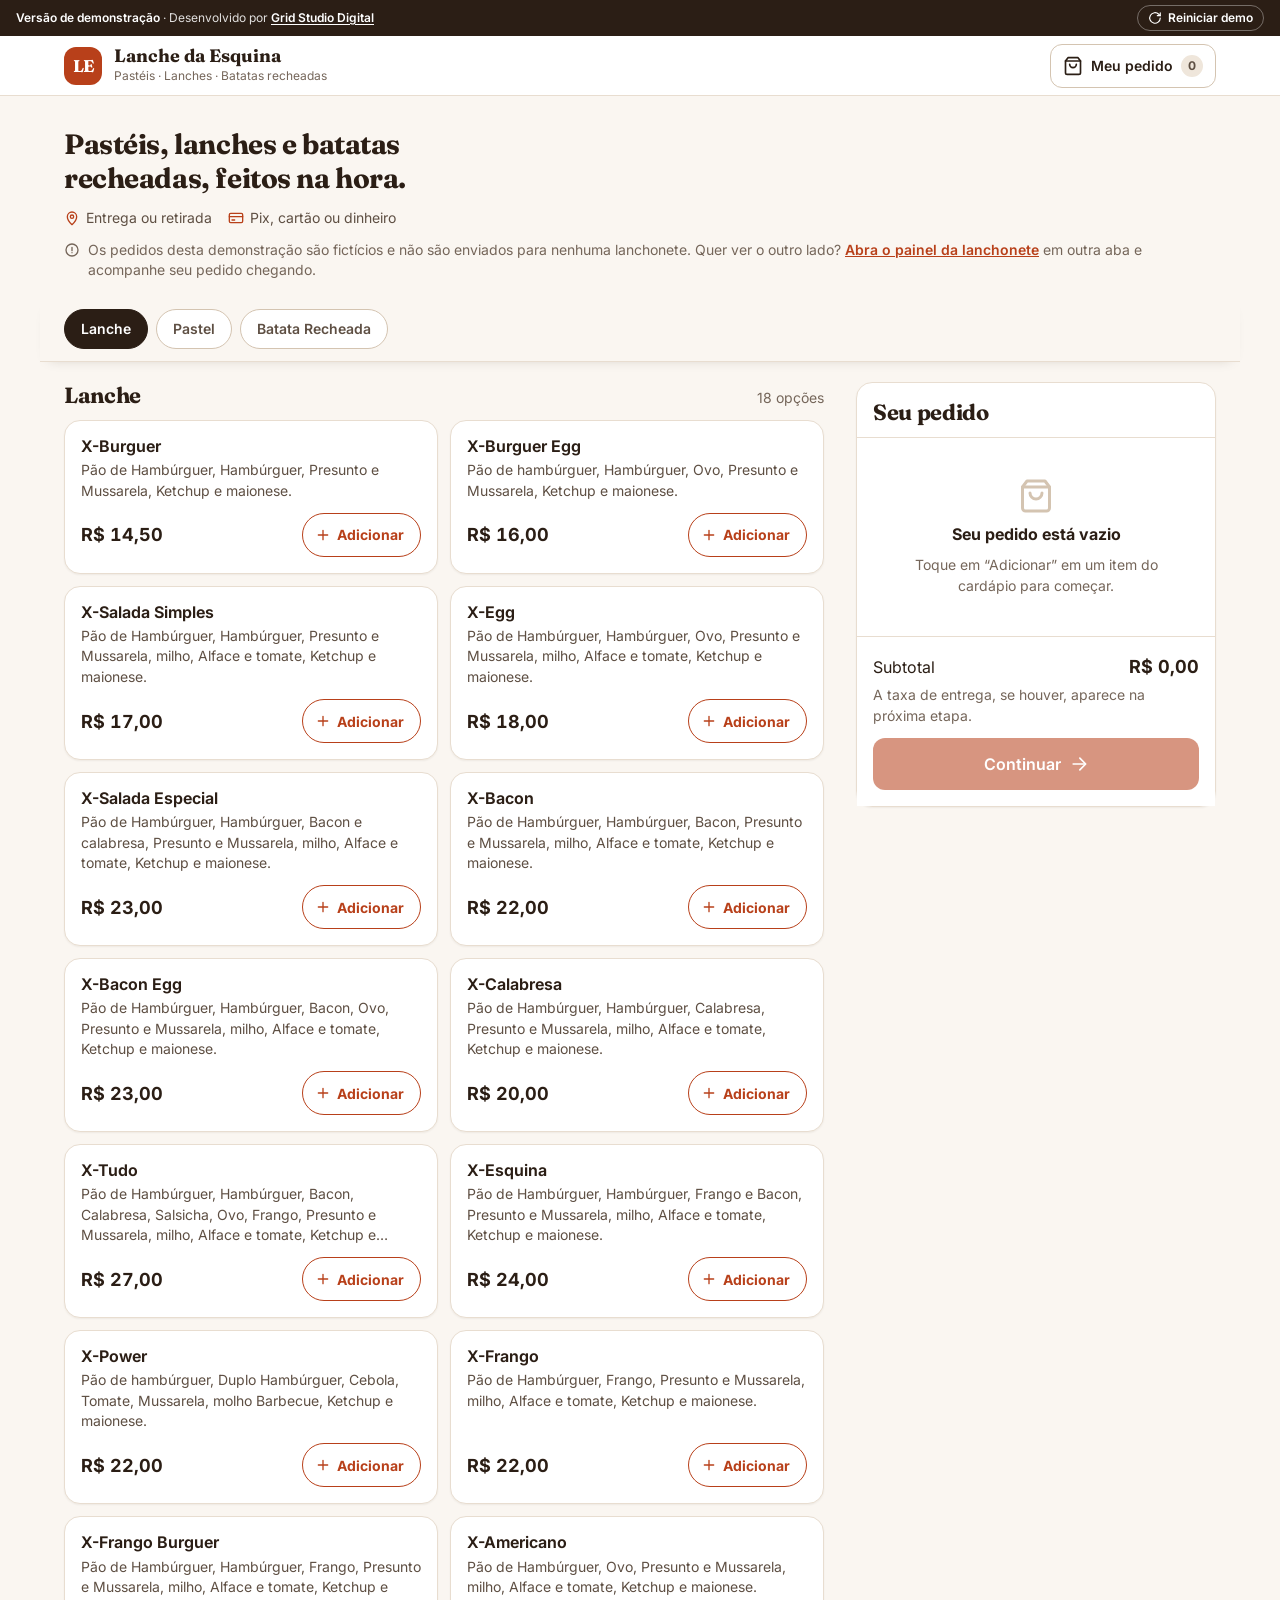
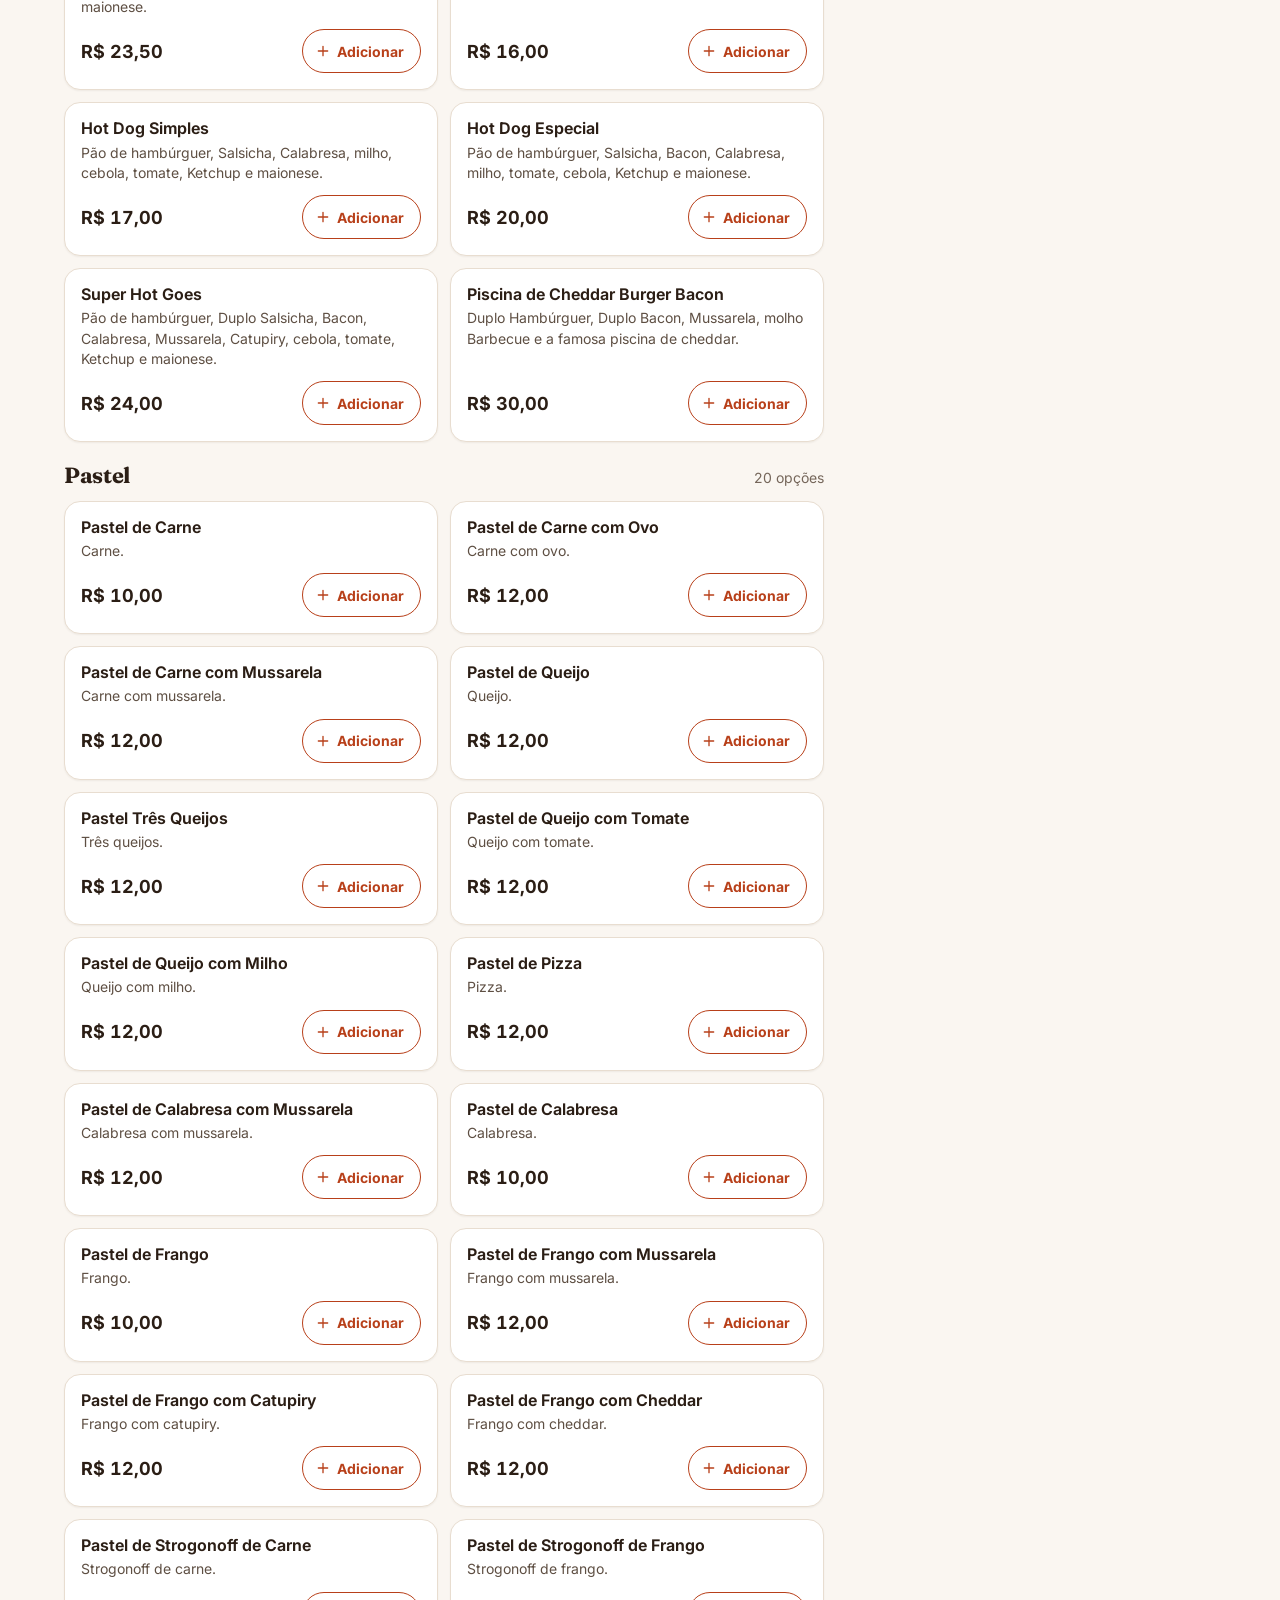
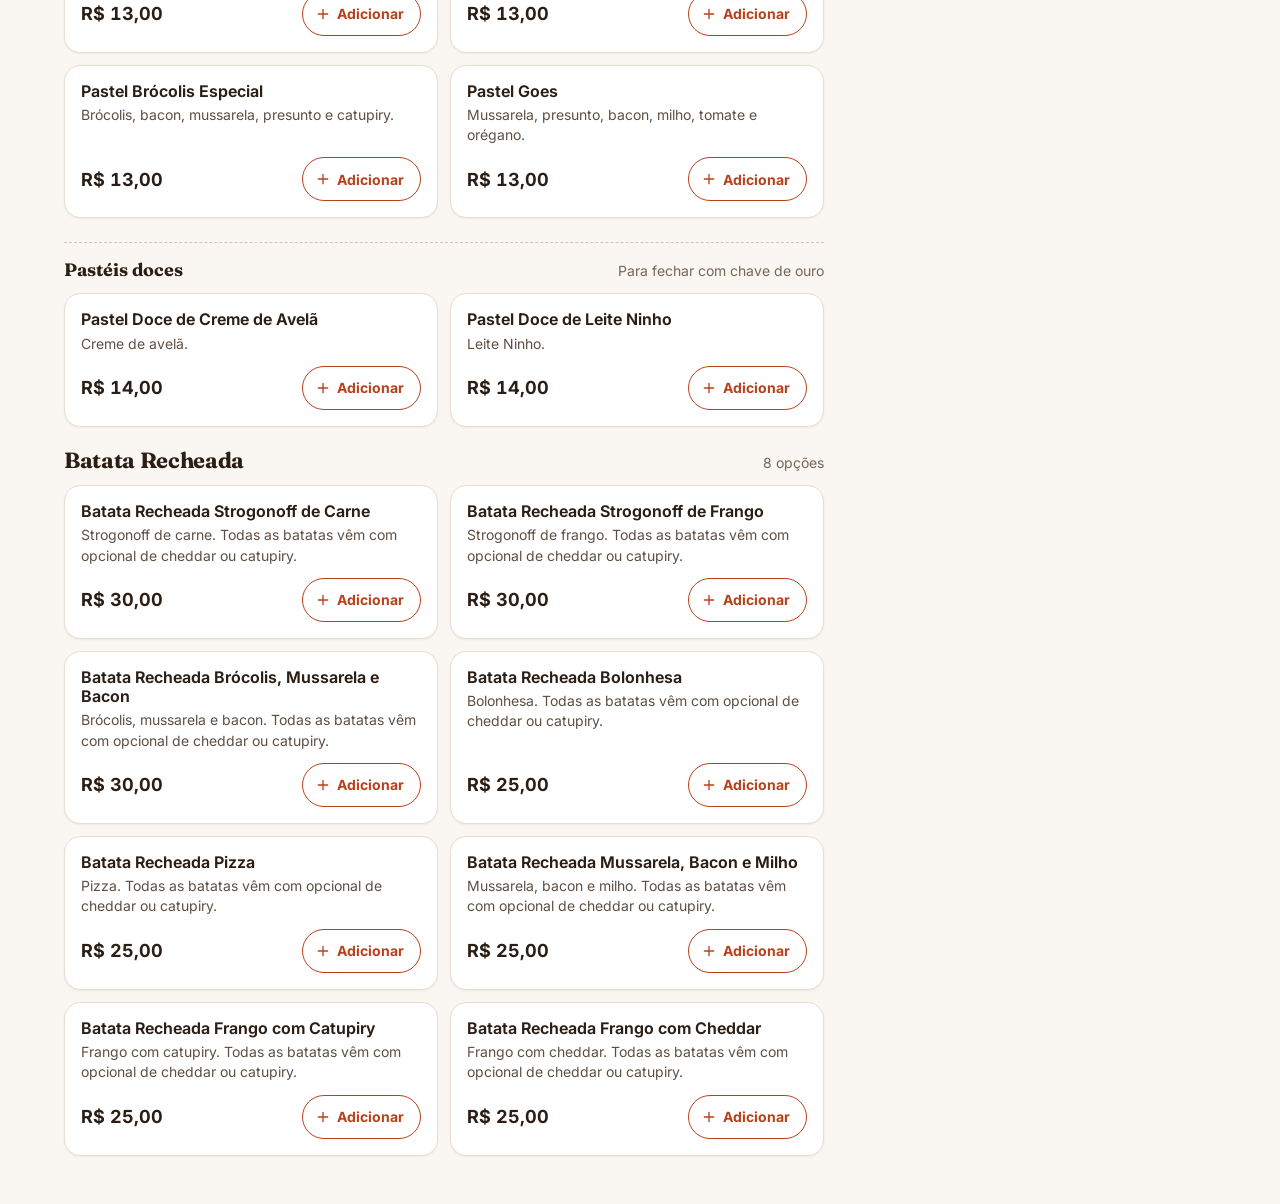
==== commit d2224027: "Adiciona imagem de prévia para compartilhamento em redes sociais" ====
--- a/index.html
+++ b/index.html
@@ -6,13 +6,21 @@
   <meta name="theme-color" content="#ffffff">
   <meta name="robots" content="noindex">
   <meta name="description" content="Demonstração do sistema de pedidos Lanche da Esquina, desenvolvido pela Grid Studio Digital.">
+  <meta property="og:type" content="website">
+  <meta property="og:title" content="Sistema de Pedidos para Lanchonete (demo)">
+  <meta property="og:description" content="Cardápio online, Kanban de pedidos, dashboard de vendas e fechamento de caixa. Demo interativa que roda no navegador.">
+  <meta property="og:url" content="https://gustavo-pereiraa.github.io/demo-lanchonete/">
+  <meta property="og:image" content="https://gustavo-pereiraa.github.io/demo-lanchonete/docs/og.png">
+  <meta property="og:image:width" content="1200">
+  <meta property="og:image:height" content="627">
+  <meta name="twitter:card" content="summary_large_image">
   <title>Cardápio | Lanche da Esquina</title>
   <link rel="preconnect" href="https://fonts.googleapis.com">
   <link rel="preconnect" href="https://fonts.gstatic.com" crossorigin>
   <link href="https://fonts.googleapis.com/css2?family=Fraunces:opsz,wght@9..144,600;9..144,700&family=Inter:wght@400;500;600;700&display=swap" rel="stylesheet">
-  <link rel="icon" href="/favicon.svg" type="image/svg+xml">
-  <link rel="stylesheet" href="/css/style.css">
-  <link rel="stylesheet" href="/css/demo.css">
+  <link rel="icon" href="favicon.svg" type="image/svg+xml">
+  <link rel="stylesheet" href="css/style.css">
+  <link rel="stylesheet" href="css/demo.css">
 </head>
 <body class="customer-page">
 <svg xmlns="http://www.w3.org/2000/svg" class="icon-sprite" aria-hidden="true" focusable="false">
@@ -62,7 +70,7 @@
 
 <header class="store-header">
   <div class="store-header__inner">
-    <a class="brand" href="/" aria-label="Lanche da Esquina, início">
+    <a class="brand" href="./" aria-label="Lanche da Esquina, início">
       <span class="brand-mark" aria-hidden="true">LE</span>
       <span class="brand-text"><strong>Lanche da Esquina</strong><span>Pastéis · Lanches · Batatas recheadas</span></span>
     </a>
@@ -75,7 +83,7 @@
 </header>
 
 <main id="menu" class="customer-shell" tabindex="-1">
-  <a class="active-order" id="activeOrder" href="/" hidden>
+  <a class="active-order" id="activeOrder" href="./" hidden>
     <svg class="icon" aria-hidden="true"><use href="#i-clock"></use></svg>
     <span><strong>Você tem um pedido em andamento</strong><small id="activeOrderText">Toque para acompanhar</small></span>
     <span class="active-order__cta">Acompanhar<svg class="icon icon--sm" aria-hidden="true"><use href="#i-chevron-right"></use></svg></span>
@@ -96,7 +104,7 @@
       <li><svg class="icon icon--sm" aria-hidden="true"><use href="#i-pin"></use></svg>Entrega ou retirada</li>
       <li><svg class="icon icon--sm" aria-hidden="true"><use href="#i-card"></use></svg>Pix, cartão ou dinheiro</li>
     </ul>
-    <p class="demo-note"><svg class="icon icon--sm" aria-hidden="true"><use href="#i-alert"></use></svg><span>Os pedidos desta demonstração são fictícios e não são enviados para nenhuma lanchonete. Quer ver o outro lado? <a href="/login" target="_blank" rel="noopener">Abra o painel da lanchonete</a> em outra aba e acompanhe seu pedido chegando.</span></p>
+    <p class="demo-note"><svg class="icon icon--sm" aria-hidden="true"><use href="#i-alert"></use></svg><span>Os pedidos desta demonstração são fictícios e não são enviados para nenhuma lanchonete. Quer ver o outro lado? <a href="login" target="_blank" rel="noopener">Abra o painel da lanchonete</a> em outra aba e acompanhe seu pedido chegando.</span></p>
   </section>
 
   <nav class="category-nav" id="categoryNav" aria-label="Categorias do cardápio">
@@ -234,14 +242,14 @@
   <p class="success-number">Número do pedido<strong id="successNumber">#000</strong></p>
   <p id="successText"></p>
   <div class="success-actions">
-    <a class="btn btn--primary btn--block btn--lg" id="trackLink" href="/" hidden><svg class="icon" aria-hidden="true"><use href="#i-clock"></use></svg>Acompanhar meu pedido</a>
+    <a class="btn btn--primary btn--block btn--lg" id="trackLink" href="./" hidden><svg class="icon" aria-hidden="true"><use href="#i-clock"></use></svg>Acompanhar meu pedido</a>
     <button class="btn btn--ghost btn--block btn--lg" id="closeSuccess" type="button">Voltar ao cardápio</button>
   </div>
 </div>
 
 <div class="toast" id="toast" role="status" aria-live="polite"></div>
-<script src="/js/mock-api.js"></script>
-<script src="/js/demo-bar.js"></script>
-<script src="/js/customer.js"></script>
+<script src="js/mock-api.js"></script>
+<script src="js/demo-bar.js"></script>
+<script src="js/customer.js"></script>
 </body>
 </html>
